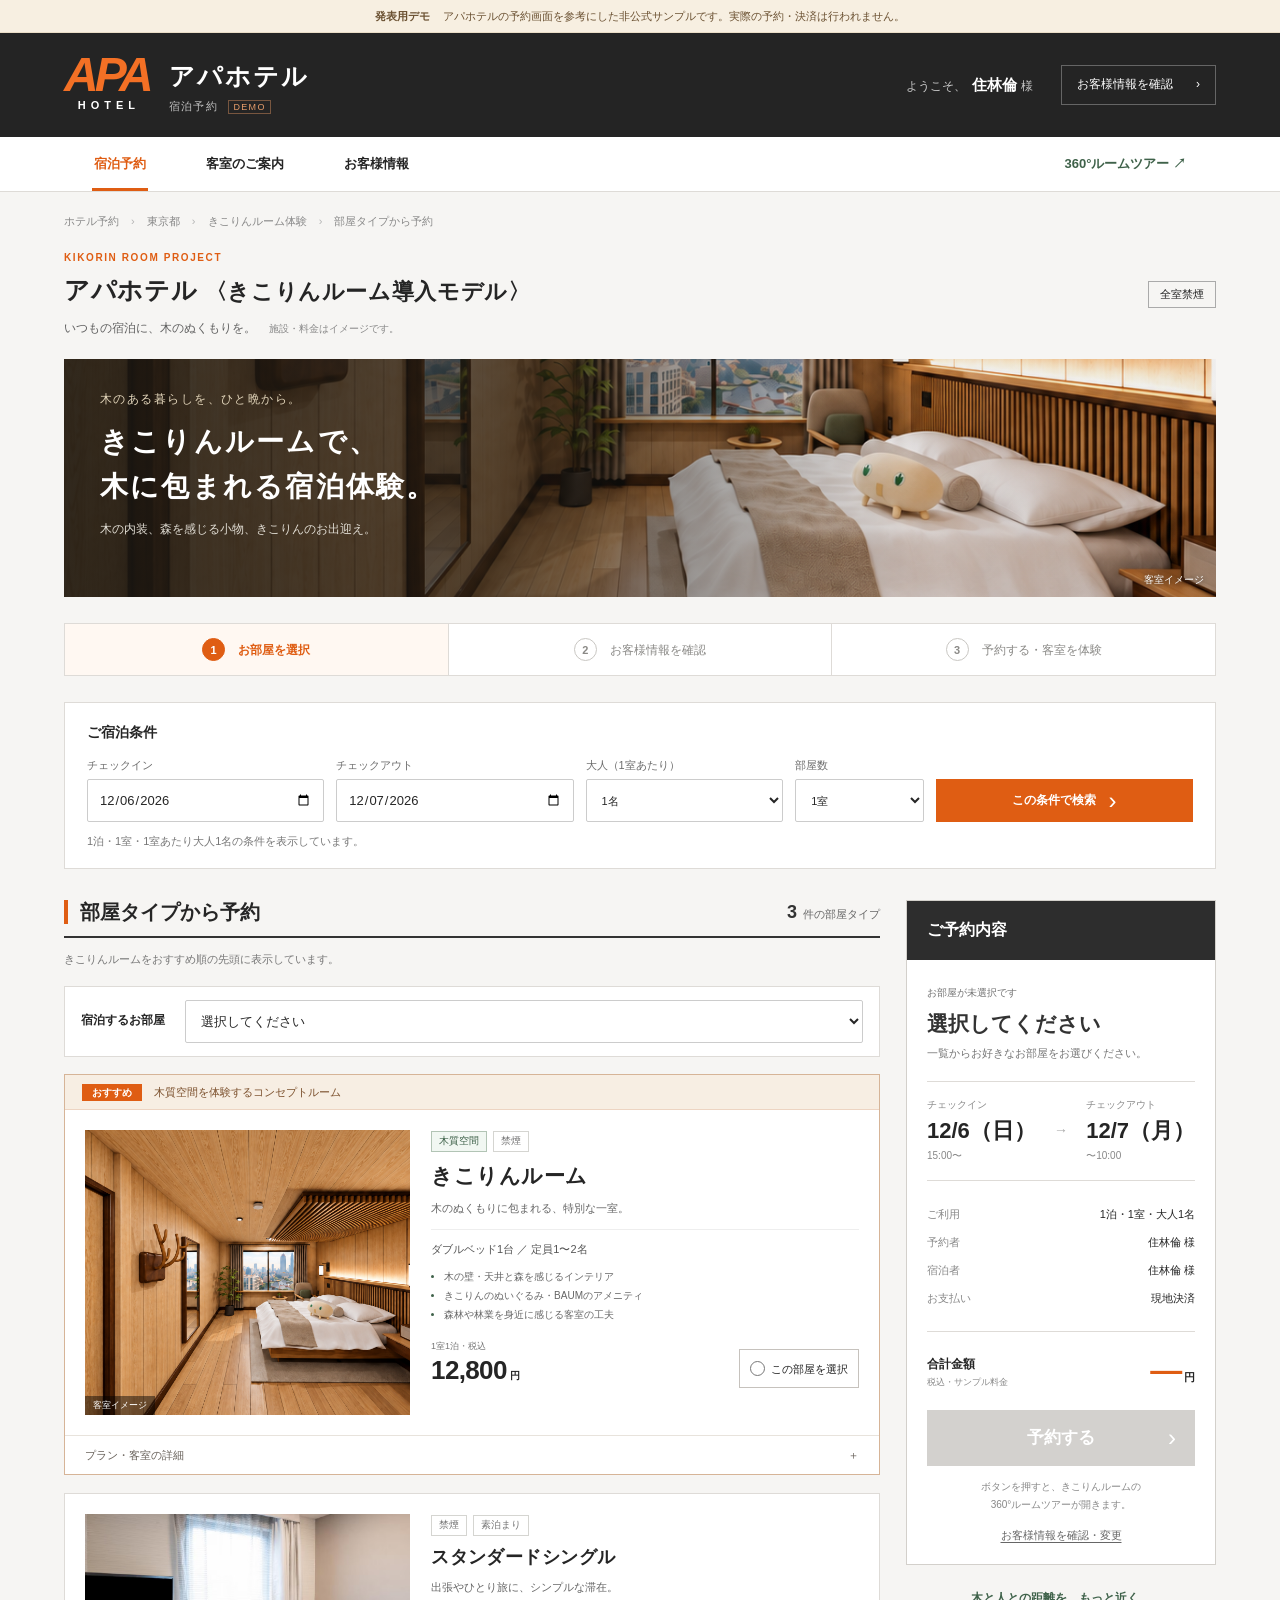
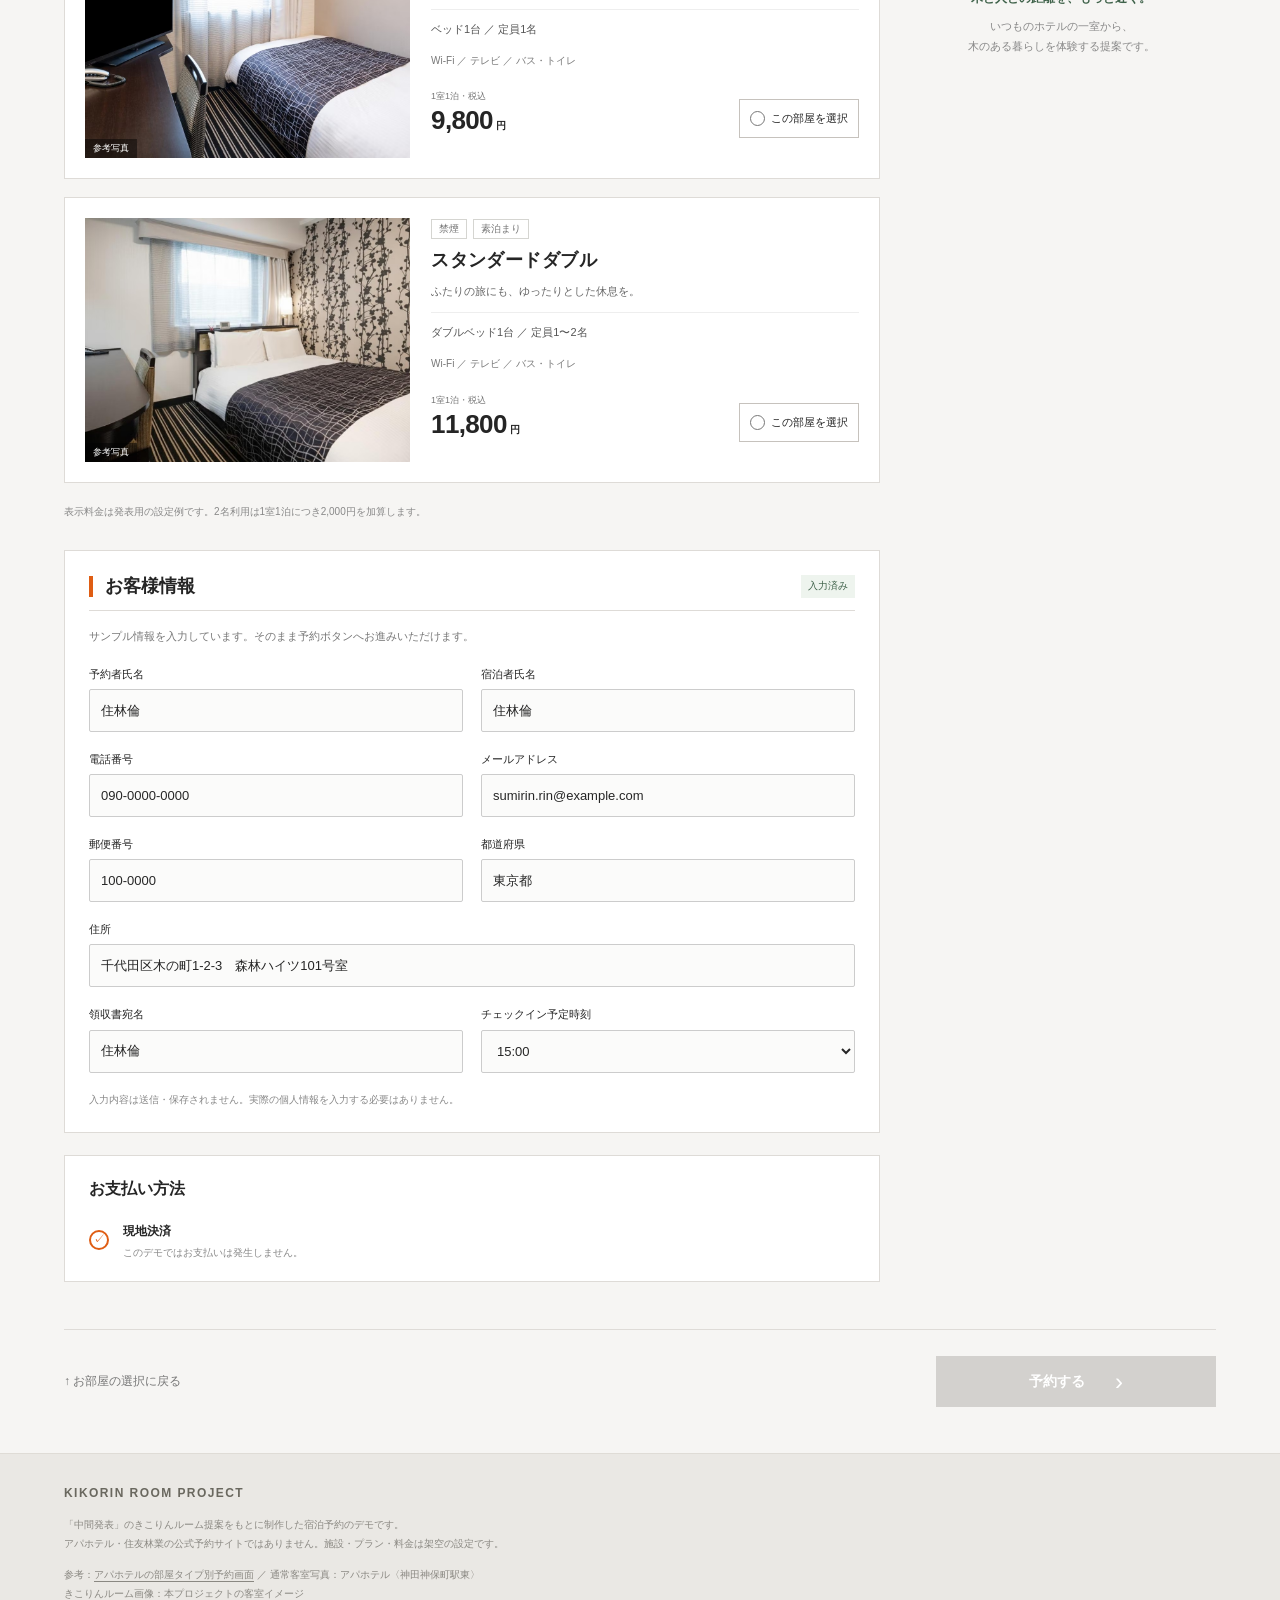
==== reservation/index.html @ 57be1b96 "Add hotel reservation demo with explicit room selection" ====
<!doctype html>
<html lang="ja">
<head>
  <meta charset="utf-8">
  <meta name="viewport" content="width=device-width, initial-scale=1">
  <meta name="robots" content="noindex, nofollow">
  <meta name="referrer" content="no-referrer">
  <meta http-equiv="Content-Security-Policy" content="default-src 'self'; script-src 'self'; style-src 'self'; img-src 'self'; connect-src 'none'; form-action 'none'; base-uri 'none'; object-src 'none'">
  <title>宿泊予約｜きこりんルーム体験・アパホテル予約画面デモ</title>
  <meta name="description" content="きこりんルームを選んで、木のある客室へ。発表用の宿泊予約デモです。予約するボタンから360°ルームツアーをご覧いただけます。">
  <link rel="stylesheet" href="styles.css">
  <script src="app.js" defer></script>
</head>
<body id="top">
  <div class="demo-notice"><span>発表用デモ</span> アパホテルの予約画面を参考にした非公式サンプルです。実際の予約・決済は行われません。</div>
  <header class="header">
    <div class="header-inner">
      <a class="brand" href="#top" aria-label="予約ページの先頭へ"><span class="brand-mark">APA<span>HOTEL</span></span><span class="brand-name">アパホテル<small>宿泊予約 <span class="brand-demo">DEMO</span></small></span></a>
      <div class="header-right"><span class="welcome">ようこそ、<strong data-guest-name>住林倫</strong> 様</span><a href="#guest" class="account-link">お客様情報を確認 <span>›</span></a></div>
    </div>
  </header>
  <nav class="main-nav" aria-label="ページ内メニュー"><div><a class="active" href="#rooms">宿泊予約</a><a href="#room-details">客室のご案内</a><a href="#guest">お客様情報</a><a href="https://daichi-yada.github.io/kikorin-room-tour/">360°ルームツアー <span>↗</span></a></div></nav>
  <main class="container"><noscript><p>お部屋を選択するには、ブラウザのJavaScriptを有効にしてください。</p></noscript>
    <div class="breadcrumb">ホテル予約 <span>›</span> 東京都 <span>›</span> きこりんルーム体験 <span>›</span> 部屋タイプから予約</div>
    <div class="hotel-title"><div><div class="eyebrow">KIKORIN ROOM PROJECT</div><h1>アパホテル <span>〈きこりんルーム導入モデル〉</span></h1><p>いつもの宿泊に、木のぬくもりを。 <span class="model-note">施設・料金はイメージです。</span></p></div><span class="nonsmoking">全室禁煙</span></div>
    <section class="concept-banner" aria-label="きこりんルームのご紹介"><div><span class="concept-label">木のある暮らしを、ひと晩から。</span><h2>きこりんルームで、<br>木に包まれる宿泊体験。</h2><p>木の内装、森を感じる小物、きこりんのお出迎え。</p></div><span class="image-note">客室イメージ</span></section>
    <ol class="steps" aria-label="予約の流れ"><li class="current"><b>1</b> お部屋を選択</li><li><b>2</b> お客様情報を確認</li><li><b>3</b> 予約する・客室を体験</li></ol>
    <section class="search-panel" aria-labelledby="search-title">
      <h2 id="search-title">ご宿泊条件</h2>
      <div class="search-fields">
        <label>チェックイン<input type="date" id="checkin" value="2026-09-15" required></label>
        <label>チェックアウト<input type="date" id="checkout" value="2026-09-16" required></label>
        <label>大人（1室あたり）<select id="adults"><option value="1">1名</option><option value="2">2名</option></select></label>
        <label>部屋数<select id="room-count"><option value="1">1室</option><option value="2">2室</option><option value="3">3室</option></select></label>
        <button type="button" id="search" class="button search-button">この条件で検索 <span>›</span></button>
      </div>
      <p class="search-note" id="search-status" role="status">ご希望の部屋タイプをお選びください。</p>
    </section>
    <div class="booking-layout">
      <div class="main-column">
        <section id="rooms" aria-labelledby="rooms-title">
          <div class="section-heading"><h2 id="rooms-title">部屋タイプから予約</h2><span><strong id="result-count">3</strong> 件の部屋タイプ</span></div>
          <p class="list-note">きこりんルームをおすすめ順の先頭に表示しています。</p>
          <label class="room-picker" for="room-type">宿泊するお部屋<select id="room-type"><option value="">選択してください</option><option value="kikorin">きこりんルーム</option><option value="single">スタンダードシングル</option><option value="double">スタンダードダブル</option></select></label><fieldset class="room-list"><legend class="sr-only">宿泊する部屋タイプを選択</legend>
            <article class="room-card" data-room="kikorin">
              <div class="recommend-strip"><span>おすすめ</span> 木質空間を体験するコンセプトルーム</div>
              <div class="room-content"><div class="room-image"><img src="assets/kikorin-room.png" alt="木の壁と天井に囲まれ、ベッドにきこりんが座る客室" width="1254" height="1254"><span>客室イメージ</span></div>
                <div class="room-description"><div class="room-tags"><span class="green-tag">木質空間</span><span>禁煙</span></div><h3>きこりんルーム</h3><p class="room-subtitle">木のぬくもりに包まれる、特別な一室。</p><p class="room-spec">ダブルベッド1台 ／ 定員1〜2名</p><ul class="features"><li>木の壁・天井と森を感じるインテリア</li><li>きこりんのぬいぐるみ・BAUMのアメニティ</li><li>森林や林業を身近に感じる客室の工夫</li></ul><div class="room-bottom"><div class="price"><span>1室1泊・税込</span><strong data-price="kikorin">12,800</strong><b>円</b></div><label class="select-room"><input type="radio" name="room" value="kikorin"><span>この部屋を選択</span><span class="sr-only">：きこりんルーム</span></label></div></div>
              </div>
              <details id="room-details"><summary>プラン・客室の詳細 <span>＋</span></summary><div class="detail-content"><h4>【素泊まり】きこりんルーム体験プラン</h4><p>出張や旅行のいつもの宿泊を、木のある暮らしに触れるきっかけに。木の素材感を楽しめる内装に、鹿の角をかたどったフックや木材サンプルなどを取り入れた客室です。</p><p>チェックイン 15:00 ／ チェックアウト 10:00<br>食事なし・Wi-Fi・バス・トイレ付き（設定例）</p><a href="https://daichi-yada.github.io/kikorin-room-tour/">360°ルームツアーを見る <span>↗</span></a></div></details>
            </article>
            <article class="room-card" data-room="single"><div class="room-content"><div class="room-image"><img src="assets/single-room.avif" alt="通常のシングルルームの参考写真" width="800" height="533" loading="lazy"><span>参考写真</span></div><div class="room-description"><div class="room-tags"><span>禁煙</span><span>素泊まり</span></div><h3>スタンダードシングル</h3><p class="room-subtitle">出張やひとり旅に、シンプルな滞在。</p><p class="room-spec">ベッド1台 ／ 定員1名</p><p class="standard-amenities">Wi-Fi ／ テレビ ／ バス・トイレ</p><div class="room-bottom"><div class="price"><span>1室1泊・税込</span><strong data-price="single">9,800</strong><b>円</b></div><label class="select-room"><input type="radio" name="room" value="single"><span>この部屋を選択</span><span class="sr-only">：スタンダードシングル</span></label></div></div></div></article>
            <article class="room-card" data-room="double"><div class="room-content"><div class="room-image"><img src="assets/double-room.avif" alt="通常のダブルルームの参考写真" width="800" height="533" loading="lazy"><span>参考写真</span></div><div class="room-description"><div class="room-tags"><span>禁煙</span><span>素泊まり</span></div><h3>スタンダードダブル</h3><p class="room-subtitle">ふたりの旅にも、ゆったりとした休息を。</p><p class="room-spec">ダブルベッド1台 ／ 定員1〜2名</p><p class="standard-amenities">Wi-Fi ／ テレビ ／ バス・トイレ</p><div class="room-bottom"><div class="price"><span>1室1泊・税込</span><strong data-price="double">11,800</strong><b>円</b></div><label class="select-room"><input type="radio" name="room" value="double"><span>この部屋を選択</span><span class="sr-only">：スタンダードダブル</span></label></div></div></div></article>
          </fieldset>
          <p class="sample-pricing">表示料金は発表用の設定例です。2名利用は1室1泊につき2,000円を加算します。</p>
        </section>
        <section id="guest" class="guest-section" aria-labelledby="guest-title"><div class="section-heading"><h2 id="guest-title">お客様情報</h2><span class="filled-badge">入力済み</span></div><p class="guest-intro">サンプル情報を入力しています。そのまま予約ボタンへお進みいただけます。</p>
          <div class="guest-fields">
            <label>予約者氏名<input id="booker-name" type="text" value="住林倫" autocomplete="off"></label>
            <label>宿泊者氏名<input id="guest-name" type="text" value="住林倫" autocomplete="off"></label>
            <label>電話番号<input type="tel" value="090-0000-0000" autocomplete="off"></label>
            <label>メールアドレス<input type="email" value="sumirin.rin@example.com" autocomplete="off"></label>
            <label>郵便番号<input type="text" value="100-0000" autocomplete="off"></label>
            <label>都道府県<input type="text" value="東京都" autocomplete="off"></label>
            <label class="full-width">住所<input type="text" value="千代田区木の町1-2-3　森林ハイツ101号室" autocomplete="off"></label>
            <label>領収書宛名<input type="text" value="住林倫" autocomplete="off"></label>
            <label>チェックイン予定時刻<select id="arrival"><option>15:00</option><option>16:00</option><option>17:00</option><option>18:00</option><option>19:00</option><option>20:00</option><option>21:00</option><option>22:00</option></select></label>
          </div><p class="privacy-note">入力内容は送信・保存されません。実際の個人情報を入力する必要はありません。</p>
        </section>
        <section class="payment-section" aria-labelledby="payment-title"><h2 id="payment-title">お支払い方法</h2><div><span class="payment-icon" aria-hidden="true">✓</span><div><strong>現地決済</strong><p>このデモではお支払いは発生しません。</p></div></div></section>
      </div>
      <aside class="summary-column" aria-label="選択した予約内容"><div class="summary-card"><h2>ご予約内容</h2><div class="summary-body"><span class="summary-kicker" id="summary-kicker">お部屋が未選択です</span><h3 id="summary-room">選択してください</h3><p class="summary-plan" id="summary-plan">一覧からお好きなお部屋をお選びください。</p><div class="stay-dates"><div><span>チェックイン</span><strong id="summary-checkin">9/15<span>（火）</span></strong><small>15:00〜</small></div><span class="stay-arrow">→</span><div><span>チェックアウト</span><strong id="summary-checkout">9/16<span>（水）</span></strong><small>〜10:00</small></div></div><dl class="summary-info"><div><dt>ご利用</dt><dd id="summary-stay">1泊・1室・大人1名</dd></div><div><dt>予約者</dt><dd><span data-guest-name>住林倫</span> 様</dd></div><div><dt>宿泊者</dt><dd><span id="summary-guest">住林倫</span> 様</dd></div><div><dt>お支払い</dt><dd>現地決済</dd></div></dl><div class="summary-total"><div><span>合計金額</span><small>税込・サンプル料金</small></div><div><strong id="total-price">—</strong><b>円</b></div></div><a class="button reserve-button reserve-action" role="link" aria-disabled="true" tabindex="-1">予約する <span>›</span></a><p class="reserve-note">ボタンを押すと、きこりんルームの<br>360°ルームツアーが開きます。</p><a class="edit-guest" href="#guest">お客様情報を確認・変更</a></div></div><div class="small-concept"><span>木と人との距離を、もっと近く。</span><p>いつものホテルの一室から、<br>木のある暮らしを体験する提案です。</p></div></aside>
    </div>
    <div class="bottom-action"><a href="#rooms">↑ お部屋の選択に戻る</a><a class="button reserve-action" role="link" aria-disabled="true" tabindex="-1">予約する <span>›</span></a></div>
  </main>
  <footer><div class="container"><strong>KIKORIN ROOM PROJECT</strong><p>「中間発表」のきこりんルーム提案をもとに制作した宿泊予約のデモです。<br>アパホテル・住友林業の公式予約サイトではありません。施設・プラン・料金は架空の設定です。</p><p>参考：<a href="https://www.apahotel.com/hotel/syutoken/tokyo/kanda-jimbocho-ekihigashi/roomtype/" target="_blank" rel="noopener noreferrer">アパホテルの部屋タイプ別予約画面</a> ／ 通常客室写真：アパホテル〈神田神保町駅東〉<br>きこりんルーム画像：本プロジェクトの客室イメージ</p></div></footer>
  <div class="mobile-booking"><div><span id="mobile-room">選択してください</span><strong><span id="mobile-price">—</span><small>円（税込）</small></strong></div><a class="button reserve-action" role="link" aria-disabled="true" tabindex="-1">予約する <span>›</span></a></div>
</body>
</html>
---- reservation/styles.css ----
:root{--orange:#df5d13;--orange-dark:#bb4405;--ink:#252525;--muted:#717171;--line:#dedbd7;--green:#3f624a;--paper:#f6f5f3}*{box-sizing:border-box}html{scroll-behavior:smooth;scroll-padding-top:22px}body{margin:0;font-family:-apple-system,BlinkMacSystemFont,"Hiragino Kaku Gothic ProN","Yu Gothic",Meiryo,sans-serif;color:var(--ink);background:var(--paper);font-size:14px;line-height:1.65}a{color:inherit;text-decoration:none}button,input,select{font:inherit}button,a,label,input,select{-webkit-tap-highlight-color:transparent}button,a,input,select,summary{touch-action:manipulation}button,summary,select{cursor:pointer}a:focus-visible,button:focus-visible,input:focus-visible,select:focus-visible,summary:focus-visible{outline:3px solid #14789c;outline-offset:4px}h1,h2,h3,h4,p{margin-top:0}.container{max-width:1200px;margin:auto;padding:0 24px}.demo-notice{padding:7px 20px;background:#f7efe1;text-align:center;font-size:11px;color:#6a5031;border-bottom:1px solid #e9ddc7}.demo-notice>span{font-weight:700;display:inline-block;margin-right:9px}.header{background:#242424;color:white}.header-inner{max-width:1200px;padding:22px 24px;margin:auto;display:flex;justify-content:space-between;align-items:center}.brand{display:flex;gap:19px;align-items:center}.brand-mark{font:900 italic 48px/.82 Arial,sans-serif;letter-spacing:-4px;color:#f37025;display:block}.brand-mark>span{display:block;text-align:center;font:700 11px/1.9 Arial,sans-serif;letter-spacing:5px;margin-left:4px;color:white}.brand-name{font-size:25px;font-weight:700;letter-spacing:.08em}.brand-name>small{display:block;font-size:11px;font-weight:400;letter-spacing:.12em;color:#c3c3c3}.brand-demo{color:#e99f6c;font-size:9px;border:1px solid #78563f;padding:1px 4px;margin-left:6px}.header-right{display:flex;gap:28px;align-items:center;font-size:12px}.welcome{color:#ccc}.welcome strong{font-size:15px;color:#fff;padding-left:6px}.account-link{border:1px solid #656565;padding:9px 15px}.account-link span{margin-left:20px}.main-nav{background:#fff;border-bottom:1px solid var(--line)}.main-nav>div{max-width:1152px;margin:auto;display:flex}.main-nav a{padding:16px 30px;position:relative;font-weight:600;font-size:13px}.main-nav a.active{color:var(--orange)}.main-nav a.active:after{position:absolute;bottom:0;left:25%;right:25%;height:3px;background:var(--orange);content:""}.main-nav a:hover{background:#f7f5f0}.main-nav a:last-child{margin-left:auto;color:var(--green)}.breadcrumb{font-size:11px;color:#888;padding:20px 0}.breadcrumb span{padding:0 9px;color:#b4b4b4}.hotel-title{display:flex;justify-content:space-between;align-items:center;padding:0 0 20px}.eyebrow{font:600 10px/1.5 Arial,sans-serif;letter-spacing:.16em;color:var(--orange);margin-bottom:5px}h1{font-size:25px;letter-spacing:.025em;margin-bottom:8px}h1>span{font-size:22px}.hotel-title p{margin:0;color:#626262;font-size:12px}.model-note{margin-left:10px;font-size:10px;color:#888}.nonsmoking{border:1px solid #aaa;font-size:11px;padding:3px 11px;white-space:nowrap}.concept-banner{height:238px;color:#fff;position:relative;background:linear-gradient(90deg,rgba(26,24,19,.88) 0%,rgba(26,24,19,.68) 38%,rgba(26,24,19,.06) 73%),url('assets/kikorin-room.png') 80% 66%/cover;overflow:hidden}.concept-banner>div{padding:28px 36px}.concept-label{font-size:12px;color:#e1d4b9;letter-spacing:.12em}.concept-banner h2{font-size:28px;line-height:1.6;letter-spacing:.08em;margin:10px 0}.concept-banner p{font-size:12px;color:#e1ddd4}.image-note{position:absolute;right:12px;bottom:9px;font-size:10px;color:white;text-shadow:0 1px 5px #222}.steps{list-style:none;display:flex;padding:0;margin:26px 0;background:white;border:1px solid var(--line);font-size:12px}.steps li{flex:1;padding:14px 12px;text-align:center;color:#8a8986;position:relative}.steps li+li{border-left:1px solid var(--line)}.steps li.current{color:var(--orange);background:#fff8f2;font-weight:bold}.steps b{display:inline-flex;border:1px solid #c9c7c3;border-radius:50%;width:23px;height:23px;align-items:center;justify-content:center;margin-right:10px;font:600 11px Arial,sans-serif}.steps .current b{background:var(--orange);border-color:var(--orange);color:white}.search-panel{border:1px solid var(--line);background:white;padding:18px 22px;margin-bottom:31px}.search-panel h2{font-size:14px;margin:0 0 12px}.search-fields{display:grid;grid-template-columns:1.2fr 1.2fr 1fr .65fr 1.3fr;gap:12px;align-items:end}.search-fields label{display:flex;flex-direction:column;gap:5px;font-size:11px;color:#6c6c6c}input:not([type=radio]),select{width:100%;height:43px;border:1px solid #ccc;border-radius:2px;background:#fff;padding:8px 11px;color:#262626;min-width:0}input[type=date]{font-family:inherit;font-size:13px}.button{background:var(--orange);color:white;border:1px solid var(--orange);padding:13px 18px;display:flex;align-items:center;justify-content:center;gap:30px;cursor:pointer;font-weight:700;transition:background .15s}.button:hover{background:var(--orange-dark);border-color:var(--orange-dark)}.button span{font-size:24px;font-weight:400;line-height:15px}.search-button{font-size:12px;height:43px;gap:12px}.search-note{font-size:11px;color:#777;margin:10px 0 0}.search-note.error{color:#ba2b1d}.booking-layout{display:grid;grid-template-columns:minmax(0,1fr) 310px;gap:26px;align-items:start}.section-heading{display:flex;align-items:center;justify-content:space-between;border-bottom:2px solid #333;padding-bottom:12px;margin-bottom:12px;gap:10px}.section-heading h2{font-size:20px;margin:0;padding-left:12px;border-left:4px solid var(--orange);line-height:1.2}.section-heading>span{font-size:11px;color:#666}.section-heading>span strong{font:600 18px Arial,sans-serif;color:#333;margin-right:3px}.list-note{font-size:11px;color:#777;margin:0 0 17px}.room-list{padding:0;border:0;margin:0;min-width:0}.room-card{background:white;border:1px solid var(--line);margin-bottom:18px}.room-card.selected{border:2px solid var(--orange)}.recommend-strip{background:#f7eee3;color:#7c512e;padding:8px 17px;font-size:11px;border-bottom:1px solid #edd4c2}.recommend-strip>span{color:white;background:var(--orange);padding:3px 10px;font-size:10px;font-weight:700;margin-right:9px}.room-content{display:grid;grid-template-columns:42% minmax(0,1fr);gap:21px;padding:20px}.room-image{position:relative;min-height:205px}.room-image img{display:block;width:100%;height:100%;max-height:285px;object-fit:cover;object-position:50% 66%;background:#ddd}.room-image>span{position:absolute;bottom:0;left:0;color:white;background:#0007;padding:2px 8px;font-size:9px}.room-tags{display:flex;gap:6px;margin:1px 0 7px}.room-tags span{border:1px solid #d5d5d1;color:#777;padding:1px 7px;font-size:10px}.room-tags .green-tag{color:var(--green);border-color:#b2c4b5;background:#f1f7f2}.room-description h3{font-size:21px;margin:0 0 6px;letter-spacing:.025em}.room-subtitle{color:#666;font-size:11px;margin-bottom:12px}.room-spec{font-size:11px;color:#555;border-top:1px solid #eee;padding-top:10px;margin-bottom:9px}.features{padding:0 0 0 13px;margin:0;font-size:10px;line-height:1.9;color:#666}.features li::marker{color:var(--green)}.room-bottom{display:flex;justify-content:space-between;align-items:flex-end;gap:10px;margin-top:15px}.price{white-space:nowrap}.price>span{display:block;font-size:9px;color:#777;margin-bottom:0}.price strong{font:700 26px/1.3 Arial,sans-serif;letter-spacing:-.025em}.price b{font-size:10px;margin-left:3px}.select-room{border:1px solid #c6c2bd;padding:9px 10px;display:flex;align-items:center;justify-content:center;gap:6px;cursor:pointer;font-size:11px;white-space:nowrap;min-width:115px;min-height:39px}.select-room input{accent-color:var(--orange);margin:0;width:15px;height:15px;cursor:pointer}.selected .select-room{background:#fff6ee;border-color:var(--orange);color:var(--orange);font-weight:700}.select-room:hover{border-color:var(--orange)}.select-room:focus-within{outline:3px solid #14789c;outline-offset:3px}.standard-amenities{font-size:10px;color:#777;margin:15px 0 20px}.room-card:not(.selected) h3{font-size:18px}.room-card details{border-top:1px solid #e8e3dc}.room-card summary{list-style:none;padding:10px 20px;font-size:11px;color:#68615a;display:flex;justify-content:space-between}.room-card summary::-webkit-details-marker{display:none}.room-card details[open] summary>span{transform:rotate(45deg)}.detail-content{padding:10px 20px 20px;color:#626262;font-size:12px}.detail-content h4{color:#333;margin:0 0 9px}.detail-content a{color:var(--orange);text-decoration:underline}.sample-pricing{color:#888;font-size:10px;margin:3px 0 30px}.summary-column{position:sticky;top:20px}.summary-card{border:1px solid #d3d0cb;background:white}.summary-card>h2{background:#2d2d2d;color:white;font-size:16px;padding:16px 20px;margin:0}.summary-body{padding:20px}.summary-kicker{font-size:10px;color:var(--muted)}.summary-body h3{font-size:21px;line-height:1.5;margin:5px 0;color:#333}.summary-plan{font-size:11px;color:#777;margin-bottom:18px}.stay-dates{border-top:1px solid var(--line);border-bottom:1px solid var(--line);padding:15px 0;display:flex;justify-content:space-between;align-items:center}.stay-dates>div>span,.stay-dates small{display:block;font-size:10px;color:#888}.stay-dates strong{display:block;font:600 22px/1.6 Arial,sans-serif}.stay-dates strong span{font:400 11px sans-serif}.stay-arrow{color:#aaa}.summary-info{font-size:11px;margin:19px 0}.summary-info>div{display:flex;justify-content:space-between;gap:12px;padding:5px 0}.summary-info dt{color:#888;white-space:nowrap}.summary-info dd{margin:0;text-align:right;overflow-wrap:anywhere}.summary-total{display:flex;align-items:center;justify-content:space-between;gap:5px;border-top:1px solid var(--line);padding:18px 0}.summary-total>div>span{font-size:12px;font-weight:600}.summary-total small{display:block;font-size:9px;color:#888}.summary-total strong{font:700 32px/1.3 Arial,sans-serif;color:var(--orange);letter-spacing:-.04em}.summary-total b{font-size:11px;margin-left:3px}.reserve-button{font-size:17px;padding:13px;position:relative;min-height:54px}.reserve-button>span{position:absolute;right:18px}.reserve-note{text-align:center;font-size:10px;color:#888;line-height:1.8;margin:12px 0}.edit-guest{font-size:11px;display:block;text-align:center;color:#666;text-decoration:underline;text-underline-offset:3px}.small-concept{padding:21px 14px;text-align:center}.small-concept>span{color:var(--green);font-size:12px;font-weight:600}.small-concept p{font-size:11px;color:#888;line-height:1.8;margin:8px 0}.guest-section{background:white;padding:24px;border:1px solid var(--line)}.guest-section .section-heading{border-bottom:1px solid var(--line);margin-bottom:16px}.guest-section .section-heading h2{font-size:18px}.filled-badge{background:#eef4ee;color:var(--green)!important;padding:3px 7px;font-size:10px!important}.guest-intro{font-size:11px;color:#777;margin-bottom:20px}.guest-fields{display:grid;grid-template-columns:1fr 1fr;gap:18px}.guest-fields>label{font-size:11px;display:flex;flex-direction:column;gap:6px}.guest-fields input,.guest-fields select{background:#fbfbfa;font-size:13px}.full-width{grid-column:1/-1}.privacy-note{color:#888;font-size:10px;margin:19px 0 0}.payment-section{margin:22px 0;background:#fff;border:1px solid var(--line);padding:20px 24px}.payment-section h2{font-size:16px;margin-bottom:16px}.payment-section>div{display:flex;gap:14px;align-items:center}.payment-icon{border:2px solid var(--orange);color:var(--orange);width:20px;height:20px;display:flex;align-items:center;justify-content:center;border-radius:50%;font-size:12px}.payment-section strong{font-size:12px}.payment-section p{font-size:10px;color:#888;margin:3px 0 0}.bottom-action{display:flex;align-items:center;justify-content:space-between;border-top:1px solid var(--line);padding:26px 0 46px;margin-top:25px}.bottom-action>a:first-child{font-size:12px;color:#777}.bottom-action .button{width:280px}footer{background:#eae8e4;border-top:1px solid #dfdcd6;padding:30px 0;color:#8a8882;font-size:10px;line-height:1.9}footer strong{font:600 12px Arial,sans-serif;letter-spacing:.12em;color:#6a685f}footer p{margin:12px 0 0}footer a{text-decoration:underline;text-underline-offset:3px}.mobile-booking{display:none}.sr-only{position:absolute;width:1px;height:1px;padding:0;margin:-1px;overflow:hidden;clip:rect(0,0,0,0);white-space:nowrap;border:0}[hidden]{display:none!important}
@media(min-width:1400px){.concept-banner{background-position:80% 64%}}
@media(max-width:1100px){.booking-layout{grid-template-columns:minmax(0,1fr) 280px;gap:20px}.room-content{grid-template-columns:40% minmax(0,1fr);gap:15px;padding:16px}.room-bottom{flex-wrap:wrap;align-items:center}.select-room{flex:1}.room-description h3{font-size:19px}.summary-body{padding:17px}.summary-total strong{font-size:29px}h1>span{font-size:19px}.search-fields{grid-template-columns:1fr 1fr .8fr .65fr}.search-button{grid-column:1/-1}.concept-banner{height:225px}}
@media(max-width:800px){.container{padding:0 18px}.header-inner{padding:18px}.header-right{gap:0}.account-link{display:none}.main-nav a{padding:14px 18px;font-size:11px}.booking-layout{grid-template-columns:1fr}.summary-column{position:static;display:grid;grid-template-columns:1fr;max-width:none}.small-concept{display:none}.room-content{grid-template-columns:40% 1fr;padding:20px;gap:20px}.room-bottom{flex-wrap:nowrap}.select-room{flex:initial}.room-description h3{font-size:22px}.summary-info>div{font-size:13px}.summary-card .stay-dates{justify-content:flex-start;gap:35px}.summary-card .summary-total{justify-content:space-between}.summary-card .reserve-button{max-width:none}h1{font-size:22px}h1>span{font-size:17px}.nonsmoking{display:none}.hotel-title p{font-size:11px}.model-note{display:block;margin:4px 0 0}.concept-banner h2{font-size:26px}.concept-banner{height:222px}.steps li{font-size:11px;padding:12px 6px}.steps b{margin-right:5px;width:20px;height:20px}.summary-column{order:2}.bottom-action{padding:25px 0}.bottom-action .button{width:220px}footer{padding-bottom:110px}.mobile-booking{display:flex;position:fixed;bottom:0;left:0;right:0;background:rgba(255,255,255,.98);padding:10px 18px calc(10px + env(safe-area-inset-bottom));border-top:1px solid #ddd;z-index:10;align-items:center;justify-content:space-between;box-shadow:0 -3px 12px #00000008;gap:15px}.mobile-booking>div>span{font-size:10px;display:block}.mobile-booking strong{font:700 23px/1.4 Arial,sans-serif;display:block;color:var(--orange)}.mobile-booking small{font:400 10px sans-serif;color:#555;margin-left:4px}.mobile-booking .button{width:165px;height:44px;padding:10px;gap:25px}html{scroll-padding-bottom:95px}}
@media(max-width:520px){.demo-notice{font-size:9px;padding:6px 15px;line-height:1.7}.header-inner{padding:16px 18px}.brand{gap:12px}.brand-mark{font-size:38px}.brand-mark>span{font-size:8px}.brand-name{font-size:20px}.brand-name>small{font-size:9px}.welcome{font-size:9px}.welcome strong{font-size:12px}.main-nav a{font-size:10px;padding:12px 10px;text-align:center}.main-nav a:last-child{margin-left:0;flex:1}.breadcrumb{font-size:9px;padding:14px 0;line-height:1.9}.breadcrumb span{padding:0 3px}.hotel-title{padding-bottom:17px}h1{font-size:22px;line-height:1.6}h1>span{display:block;font-size:17px}.eyebrow{font-size:9px}.concept-banner{height:219px;background-position:66% 67%;background-size:auto,cover}.concept-banner>div{padding:27px 21px}.concept-label{font-size:10px}.concept-banner h2{font-size:23px;letter-spacing:.04em;margin:11px 0}.concept-banner p{font-size:10px;max-width:245px}.steps{margin:19px 0}.steps li{font-size:9px;padding:12px 4px;line-height:1.5}.steps b{display:flex;margin:0 auto 6px}.search-panel{padding:16px;margin-bottom:25px}.search-fields{grid-template-columns:1fr 1fr;gap:12px 10px}.search-fields label{font-size:10px}input[type=date]{font-size:12px;padding:8px}.search-fields select{font-size:12px}.section-heading h2{font-size:18px}.section-heading>span{font-size:10px}.list-note{font-size:10px;line-height:1.8}.recommend-strip{font-size:9px;padding:8px 10px}.recommend-strip>span{font-size:9px;margin-right:4px;padding:2px 6px}.room-content{display:block;padding:15px}.room-image{height:205px;min-height:0;margin-bottom:15px}.room-image img{max-height:none;object-position:50% 70%}.room-description h3{font-size:23px}.room-subtitle{font-size:11px}.room-spec{font-size:11px}.features{font-size:11px}.room-bottom{margin-top:17px}.price strong{font-size:29px}.select-room{min-width:143px;padding:12px;font-size:12px}.room-card:not(.selected) h3{font-size:21px}.room-card:not([data-room=kikorin]) .room-image{height:180px}.standard-amenities{margin:10px 0}.sample-pricing{font-size:9px}.guest-section{padding:19px 16px}.guest-fields{gap:15px;grid-template-columns:1fr}.full-width{grid-column:auto}.guest-fields input,.guest-fields select{font-size:16px}.guest-intro{line-height:1.9}.guest-section .section-heading>h2{font-size:17px}.payment-section{padding:19px 16px}.bottom-action{display:block;text-align:center}.bottom-action .button{width:100%;margin-top:15px}.summary-card>h2{font-size:16px}.summary-body{padding:20px}.summary-total strong{font-size:33px}.mobile-booking>div{min-width:0}.mobile-booking>div>span{font-size:9px}.mobile-booking .button{width:145px;flex-shrink:0}.mobile-booking strong{font-size:22px}}
@media(prefers-reduced-motion:reduce){html{scroll-behavior:auto}*{transition:none!important}}
.room-picker{display:flex;align-items:center;gap:20px;background:#fff;border:1px solid var(--line);padding:13px 16px;margin-bottom:17px;font-size:12px;font-weight:600}.room-picker select{flex:1;font-weight:400;font-size:13px}.reserve-action[aria-disabled=true]{background:#d3d1ce;border-color:#d3d1ce;color:#fff;cursor:default}.room-card[data-room=kikorin] h3{font-size:21px}.room-card[data-room=kikorin]{border-color:#d6b497}.room-card[data-room=kikorin].selected{border-color:var(--orange)}@media(max-width:520px){.room-picker{display:block;font-size:11px}.room-picker select{display:block;margin-top:7px;font-size:16px}.room-card[data-room=kikorin] h3{font-size:23px}}
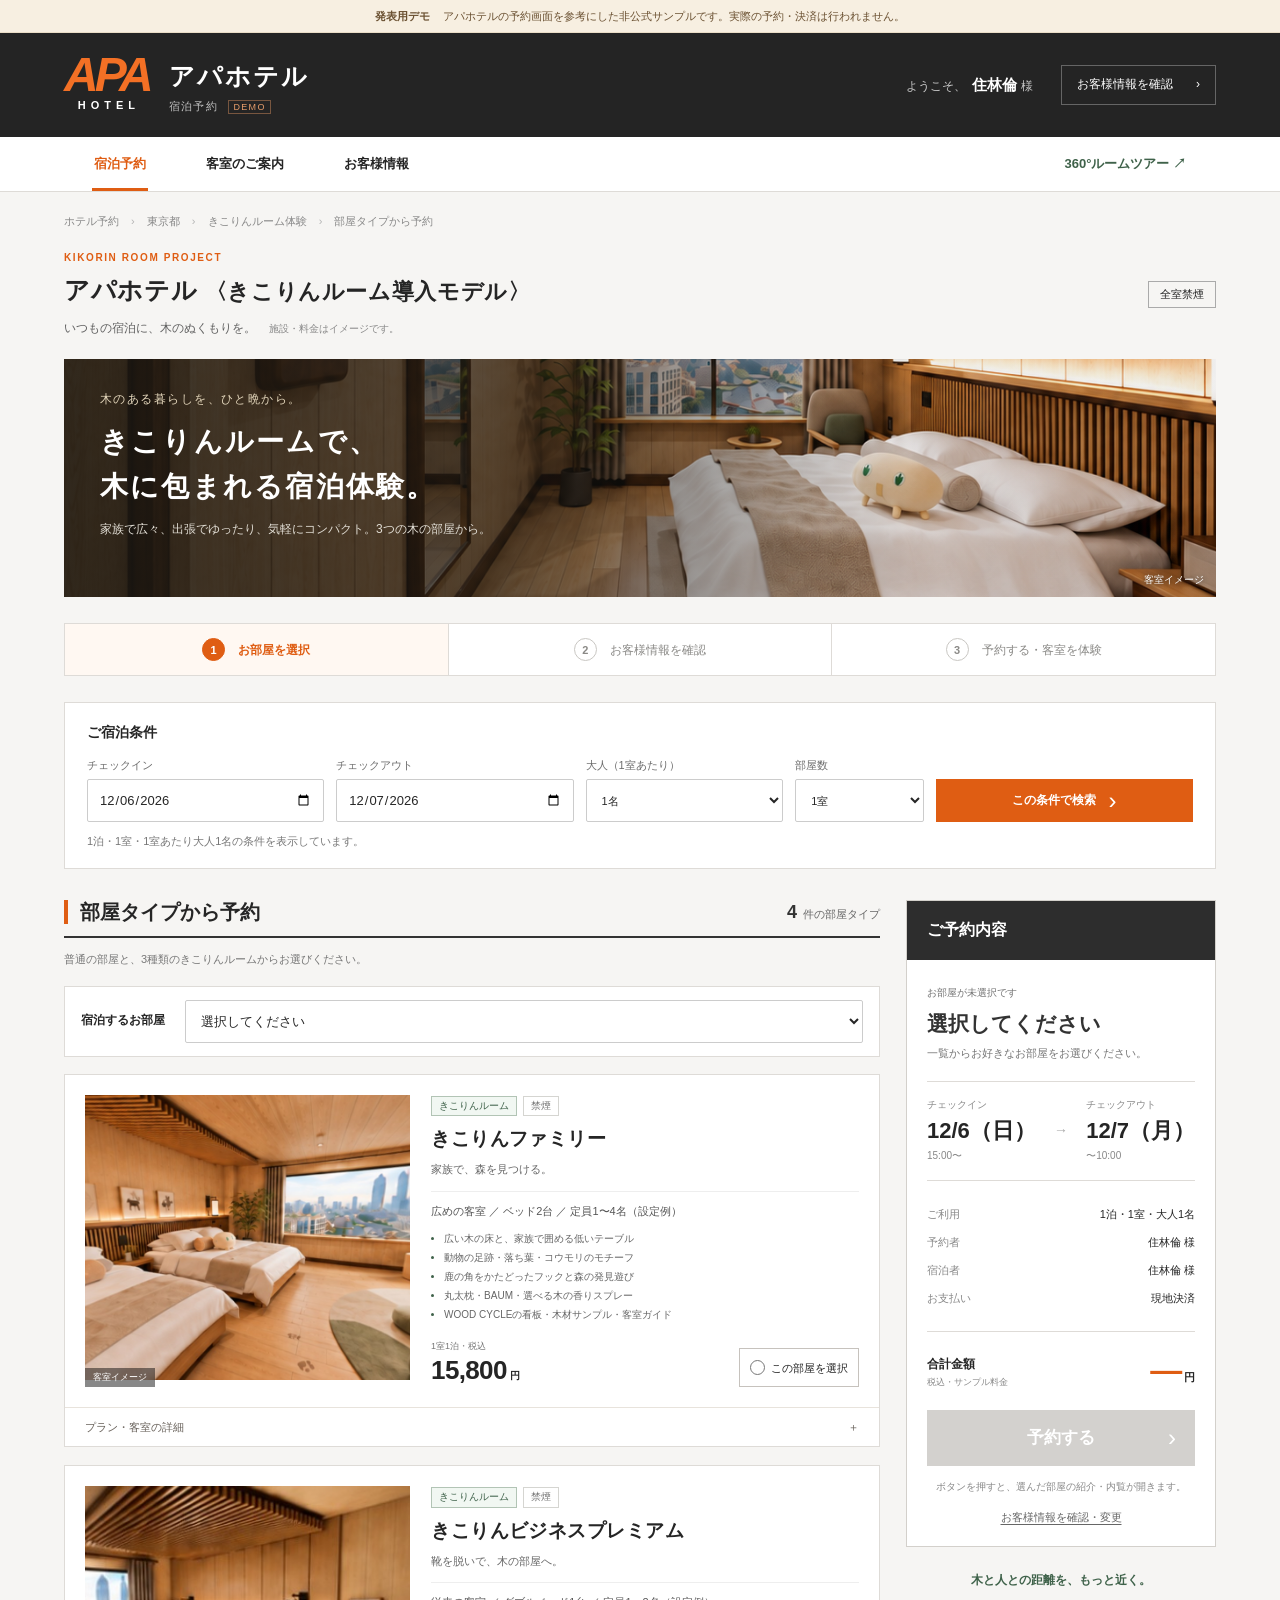
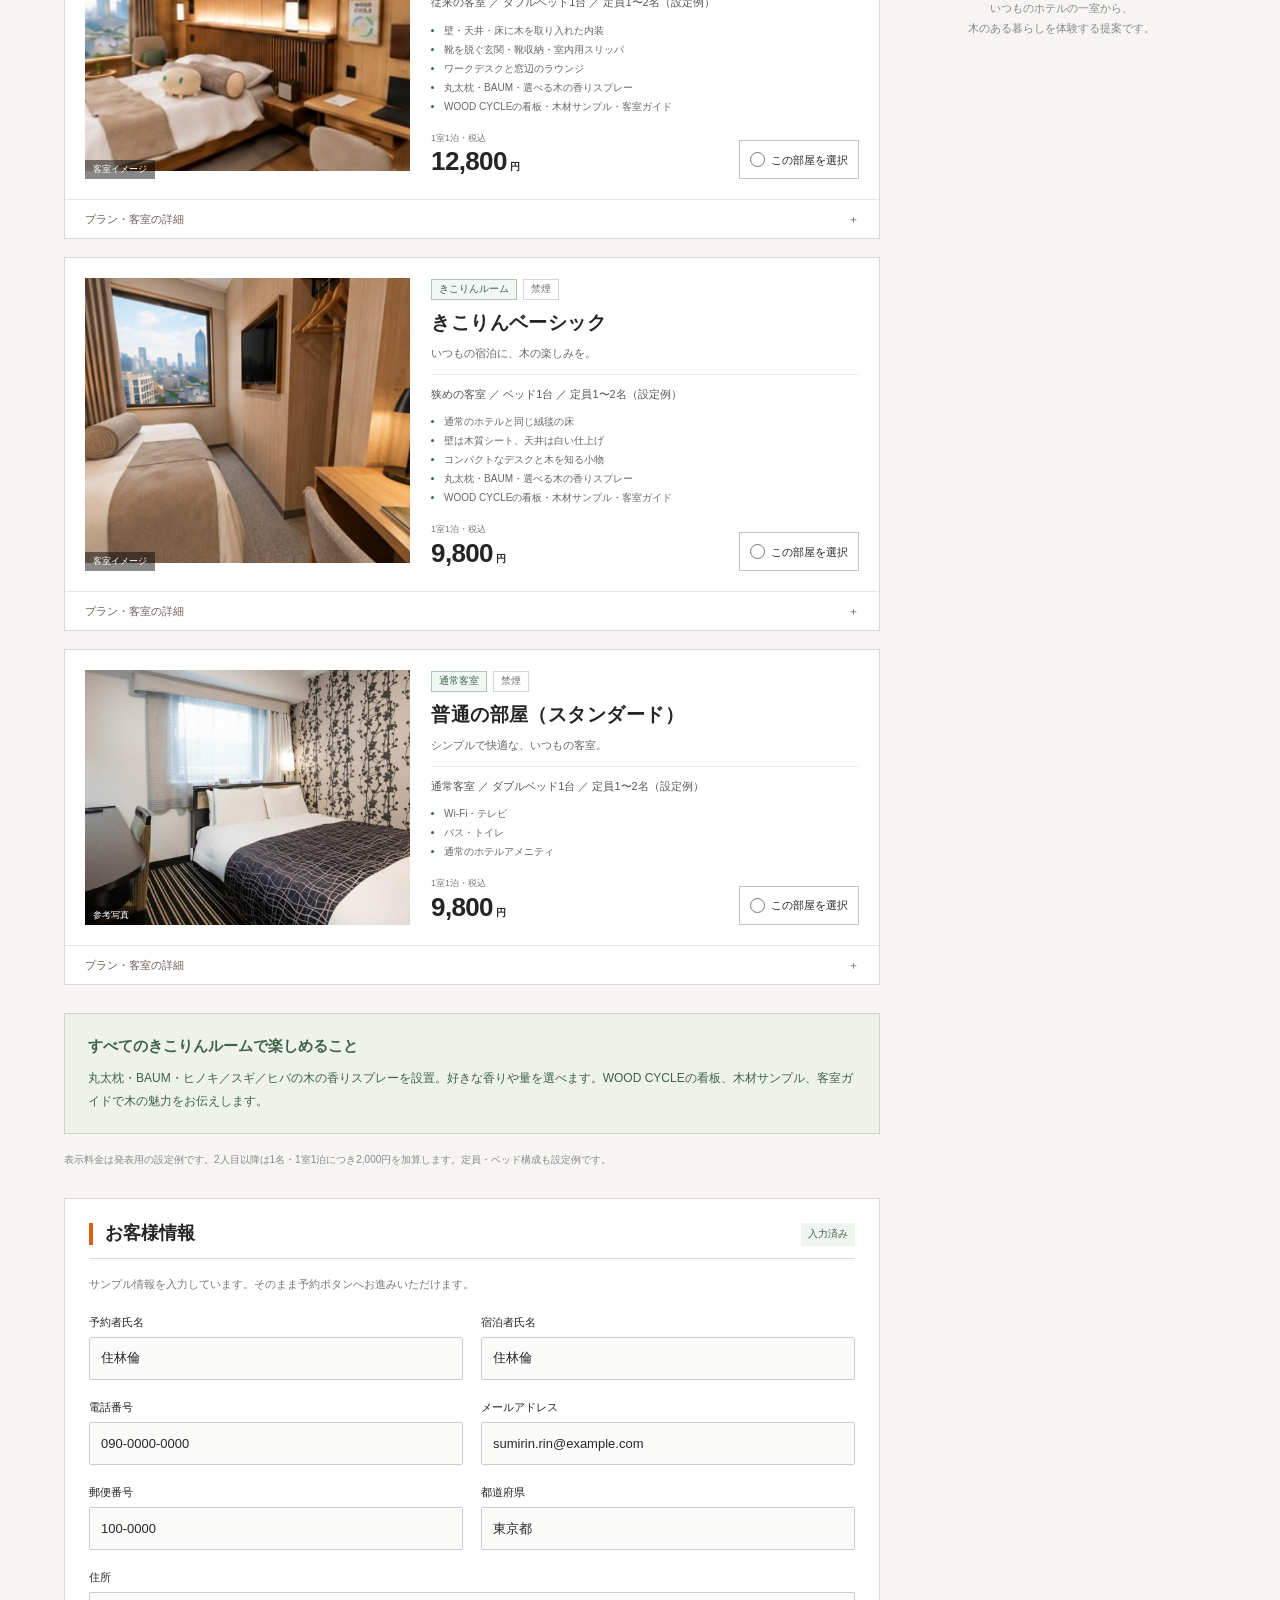
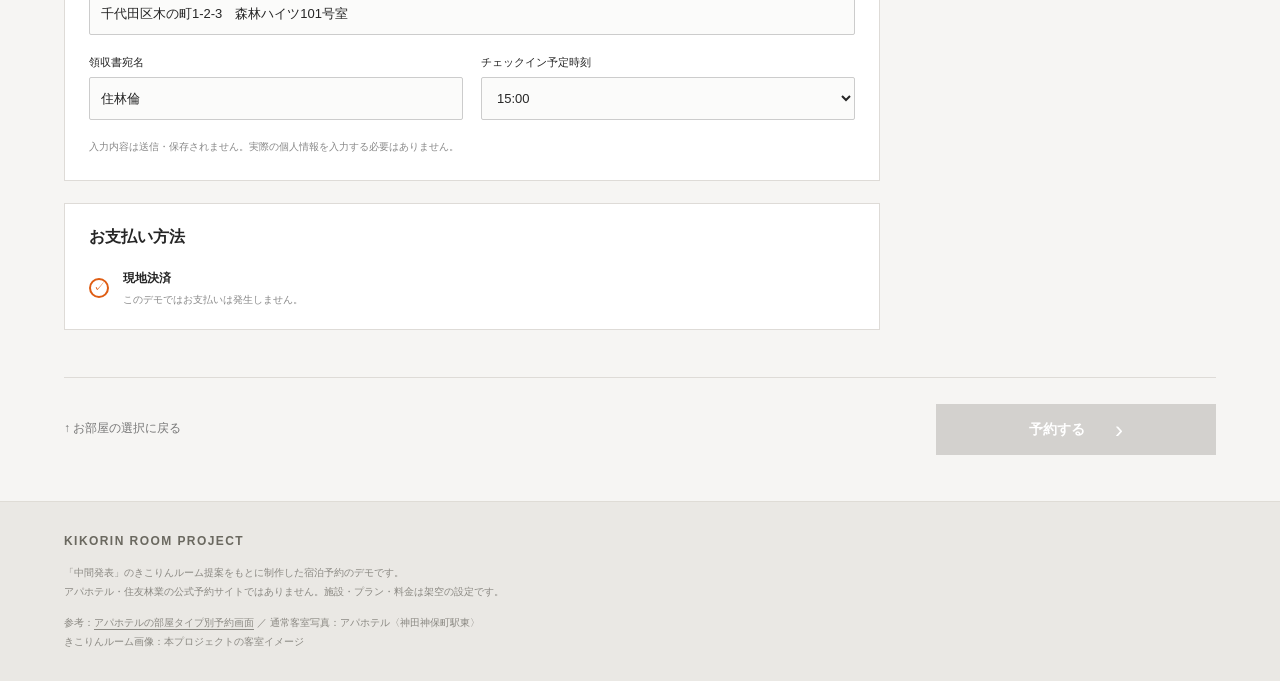
==== commit 4b3ab4ef: "Add three Kikorin room types and room-specific reservation tours" ====
--- a/reservation/index.html
+++ b/reservation/index.html
@@ -8,8 +8,8 @@
   <meta http-equiv="Content-Security-Policy" content="default-src 'self'; script-src 'self'; style-src 'self'; img-src 'self'; connect-src 'none'; form-action 'none'; base-uri 'none'; object-src 'none'">
   <title>宿泊予約｜きこりんルーム体験・アパホテル予約画面デモ</title>
   <meta name="description" content="きこりんルームを選んで、木のある客室へ。発表用の宿泊予約デモです。予約するボタンから360°ルームツアーをご覧いただけます。">
-  <link rel="stylesheet" href="styles.css">
-  <script src="app.js" defer></script>
+  <link rel="stylesheet" href="styles.css?v=rooms-20260915">
+  <script src="../room-catalog.js?v=rooms-20260915" defer></script><script src="app.js?v=rooms-20260915" defer></script>
 </head>
 <body id="top">
   <div class="demo-notice"><span>発表用デモ</span> アパホテルの予約画面を参考にした非公式サンプルです。実際の予約・決済は行われません。</div>
@@ -19,18 +19,18 @@
       <div class="header-right"><span class="welcome">ようこそ、<strong data-guest-name>住林倫</strong> 様</span><a href="#guest" class="account-link">お客様情報を確認 <span>›</span></a></div>
     </div>
   </header>
-  <nav class="main-nav" aria-label="ページ内メニュー"><div><a class="active" href="#rooms">宿泊予約</a><a href="#room-details">客室のご案内</a><a href="#guest">お客様情報</a><a href="https://daichi-yada.github.io/kikorin-room-tour/">360°ルームツアー <span>↗</span></a></div></nav>
+  <nav class="main-nav" aria-label="ページ内メニュー"><div><a class="active" href="#rooms">宿泊予約</a><a href="#room-details">客室のご案内</a><a href="#guest">お客様情報</a><a href="../?room=premium">360°ルームツアー <span>↗</span></a></div></nav>
   <main class="container"><noscript><p>お部屋を選択するには、ブラウザのJavaScriptを有効にしてください。</p></noscript>
     <div class="breadcrumb">ホテル予約 <span>›</span> 東京都 <span>›</span> きこりんルーム体験 <span>›</span> 部屋タイプから予約</div>
     <div class="hotel-title"><div><div class="eyebrow">KIKORIN ROOM PROJECT</div><h1>アパホテル <span>〈きこりんルーム導入モデル〉</span></h1><p>いつもの宿泊に、木のぬくもりを。 <span class="model-note">施設・料金はイメージです。</span></p></div><span class="nonsmoking">全室禁煙</span></div>
-    <section class="concept-banner" aria-label="きこりんルームのご紹介"><div><span class="concept-label">木のある暮らしを、ひと晩から。</span><h2>きこりんルームで、<br>木に包まれる宿泊体験。</h2><p>木の内装、森を感じる小物、きこりんのお出迎え。</p></div><span class="image-note">客室イメージ</span></section>
+    <section class="concept-banner" aria-label="きこりんルームのご紹介"><div><span class="concept-label">木のある暮らしを、ひと晩から。</span><h2>きこりんルームで、<br>木に包まれる宿泊体験。</h2><p>家族で広々、出張でゆったり、気軽にコンパクト。3つの木の部屋から。</p></div><span class="image-note">客室イメージ</span></section>
     <ol class="steps" aria-label="予約の流れ"><li class="current"><b>1</b> お部屋を選択</li><li><b>2</b> お客様情報を確認</li><li><b>3</b> 予約する・客室を体験</li></ol>
     <section class="search-panel" aria-labelledby="search-title">
       <h2 id="search-title">ご宿泊条件</h2>
       <div class="search-fields">
         <label>チェックイン<input type="date" id="checkin" value="2026-09-15" required></label>
         <label>チェックアウト<input type="date" id="checkout" value="2026-09-16" required></label>
-        <label>大人（1室あたり）<select id="adults"><option value="1">1名</option><option value="2">2名</option></select></label>
+        <label>大人（1室あたり）<select id="adults"><option value="1">1名</option><option value="2">2名</option><option value="3">3名</option><option value="4">4名</option></select></label>
         <label>部屋数<select id="room-count"><option value="1">1室</option><option value="2">2室</option><option value="3">3室</option></select></label>
         <button type="button" id="search" class="button search-button">この条件で検索 <span>›</span></button>
       </div>
@@ -39,20 +39,12 @@
     <div class="booking-layout">
       <div class="main-column">
         <section id="rooms" aria-labelledby="rooms-title">
-          <div class="section-heading"><h2 id="rooms-title">部屋タイプから予約</h2><span><strong id="result-count">3</strong> 件の部屋タイプ</span></div>
-          <p class="list-note">きこりんルームをおすすめ順の先頭に表示しています。</p>
-          <label class="room-picker" for="room-type">宿泊するお部屋<select id="room-type"><option value="">選択してください</option><option value="kikorin">きこりんルーム</option><option value="single">スタンダードシングル</option><option value="double">スタンダードダブル</option></select></label><fieldset class="room-list"><legend class="sr-only">宿泊する部屋タイプを選択</legend>
-            <article class="room-card" data-room="kikorin">
-              <div class="recommend-strip"><span>おすすめ</span> 木質空間を体験するコンセプトルーム</div>
-              <div class="room-content"><div class="room-image"><img src="assets/kikorin-room.png" alt="木の壁と天井に囲まれ、ベッドにきこりんが座る客室" width="1254" height="1254"><span>客室イメージ</span></div>
-                <div class="room-description"><div class="room-tags"><span class="green-tag">木質空間</span><span>禁煙</span></div><h3>きこりんルーム</h3><p class="room-subtitle">木のぬくもりに包まれる、特別な一室。</p><p class="room-spec">ダブルベッド1台 ／ 定員1〜2名</p><ul class="features"><li>木の壁・天井と森を感じるインテリア</li><li>きこりんのぬいぐるみ・BAUMのアメニティ</li><li>森林や林業を身近に感じる客室の工夫</li></ul><div class="room-bottom"><div class="price"><span>1室1泊・税込</span><strong data-price="kikorin">12,800</strong><b>円</b></div><label class="select-room"><input type="radio" name="room" value="kikorin"><span>この部屋を選択</span><span class="sr-only">：きこりんルーム</span></label></div></div>
-              </div>
-              <details id="room-details"><summary>プラン・客室の詳細 <span>＋</span></summary><div class="detail-content"><h4>【素泊まり】きこりんルーム体験プラン</h4><p>出張や旅行のいつもの宿泊を、木のある暮らしに触れるきっかけに。木の素材感を楽しめる内装に、鹿の角をかたどったフックや木材サンプルなどを取り入れた客室です。</p><p>チェックイン 15:00 ／ チェックアウト 10:00<br>食事なし・Wi-Fi・バス・トイレ付き（設定例）</p><a href="https://daichi-yada.github.io/kikorin-room-tour/">360°ルームツアーを見る <span>↗</span></a></div></details>
-            </article>
-            <article class="room-card" data-room="single"><div class="room-content"><div class="room-image"><img src="assets/single-room.avif" alt="通常のシングルルームの参考写真" width="800" height="533" loading="lazy"><span>参考写真</span></div><div class="room-description"><div class="room-tags"><span>禁煙</span><span>素泊まり</span></div><h3>スタンダードシングル</h3><p class="room-subtitle">出張やひとり旅に、シンプルな滞在。</p><p class="room-spec">ベッド1台 ／ 定員1名</p><p class="standard-amenities">Wi-Fi ／ テレビ ／ バス・トイレ</p><div class="room-bottom"><div class="price"><span>1室1泊・税込</span><strong data-price="single">9,800</strong><b>円</b></div><label class="select-room"><input type="radio" name="room" value="single"><span>この部屋を選択</span><span class="sr-only">：スタンダードシングル</span></label></div></div></div></article>
-            <article class="room-card" data-room="double"><div class="room-content"><div class="room-image"><img src="assets/double-room.avif" alt="通常のダブルルームの参考写真" width="800" height="533" loading="lazy"><span>参考写真</span></div><div class="room-description"><div class="room-tags"><span>禁煙</span><span>素泊まり</span></div><h3>スタンダードダブル</h3><p class="room-subtitle">ふたりの旅にも、ゆったりとした休息を。</p><p class="room-spec">ダブルベッド1台 ／ 定員1〜2名</p><p class="standard-amenities">Wi-Fi ／ テレビ ／ バス・トイレ</p><div class="room-bottom"><div class="price"><span>1室1泊・税込</span><strong data-price="double">11,800</strong><b>円</b></div><label class="select-room"><input type="radio" name="room" value="double"><span>この部屋を選択</span><span class="sr-only">：スタンダードダブル</span></label></div></div></div></article>
-          </fieldset>
-          <p class="sample-pricing">表示料金は発表用の設定例です。2名利用は1室1泊につき2,000円を加算します。</p>
+          <div class="section-heading"><h2 id="rooms-title">部屋タイプから予約</h2><span><strong id="result-count">4</strong> 件の部屋タイプ</span></div>
+          <p class="list-note">普通の部屋と、3種類のきこりんルームからお選びください。</p>
+          <label class="room-picker" for="room-type">宿泊するお部屋<select id="room-type"><option value="">選択してください</option></select></label>
+          <fieldset class="room-list" id="room-details"><legend class="sr-only">宿泊する部屋タイプを選択</legend></fieldset>
+          <section class="shared-amenities"><h3>すべてのきこりんルームで楽しめること</h3><p>丸太枕・BAUM・ヒノキ／スギ／ヒバの木の香りスプレーを設置。好きな香りや量を選べます。WOOD CYCLEの看板、木材サンプル、客室ガイドで木の魅力をお伝えします。</p></section>
+          <p class="sample-pricing">表示料金は発表用の設定例です。2人目以降は1名・1室1泊につき2,000円を加算します。定員・ベッド構成も設定例です。</p>
         </section>
         <section id="guest" class="guest-section" aria-labelledby="guest-title"><div class="section-heading"><h2 id="guest-title">お客様情報</h2><span class="filled-badge">入力済み</span></div><p class="guest-intro">サンプル情報を入力しています。そのまま予約ボタンへお進みいただけます。</p>
           <div class="guest-fields">
@@ -69,7 +61,7 @@
         </section>
         <section class="payment-section" aria-labelledby="payment-title"><h2 id="payment-title">お支払い方法</h2><div><span class="payment-icon" aria-hidden="true">✓</span><div><strong>現地決済</strong><p>このデモではお支払いは発生しません。</p></div></div></section>
       </div>
-      <aside class="summary-column" aria-label="選択した予約内容"><div class="summary-card"><h2>ご予約内容</h2><div class="summary-body"><span class="summary-kicker" id="summary-kicker">お部屋が未選択です</span><h3 id="summary-room">選択してください</h3><p class="summary-plan" id="summary-plan">一覧からお好きなお部屋をお選びください。</p><div class="stay-dates"><div><span>チェックイン</span><strong id="summary-checkin">9/15<span>（火）</span></strong><small>15:00〜</small></div><span class="stay-arrow">→</span><div><span>チェックアウト</span><strong id="summary-checkout">9/16<span>（水）</span></strong><small>〜10:00</small></div></div><dl class="summary-info"><div><dt>ご利用</dt><dd id="summary-stay">1泊・1室・大人1名</dd></div><div><dt>予約者</dt><dd><span data-guest-name>住林倫</span> 様</dd></div><div><dt>宿泊者</dt><dd><span id="summary-guest">住林倫</span> 様</dd></div><div><dt>お支払い</dt><dd>現地決済</dd></div></dl><div class="summary-total"><div><span>合計金額</span><small>税込・サンプル料金</small></div><div><strong id="total-price">—</strong><b>円</b></div></div><a class="button reserve-button reserve-action" role="link" aria-disabled="true" tabindex="-1">予約する <span>›</span></a><p class="reserve-note">ボタンを押すと、きこりんルームの<br>360°ルームツアーが開きます。</p><a class="edit-guest" href="#guest">お客様情報を確認・変更</a></div></div><div class="small-concept"><span>木と人との距離を、もっと近く。</span><p>いつものホテルの一室から、<br>木のある暮らしを体験する提案です。</p></div></aside>
+      <aside class="summary-column" aria-label="選択した予約内容"><div class="summary-card"><h2>ご予約内容</h2><div class="summary-body"><span class="summary-kicker" id="summary-kicker">お部屋が未選択です</span><h3 id="summary-room">選択してください</h3><p class="summary-plan" id="summary-plan">一覧からお好きなお部屋をお選びください。</p><div class="stay-dates"><div><span>チェックイン</span><strong id="summary-checkin">9/15<span>（火）</span></strong><small>15:00〜</small></div><span class="stay-arrow">→</span><div><span>チェックアウト</span><strong id="summary-checkout">9/16<span>（水）</span></strong><small>〜10:00</small></div></div><dl class="summary-info"><div><dt>ご利用</dt><dd id="summary-stay">1泊・1室・大人1名</dd></div><div><dt>予約者</dt><dd><span data-guest-name>住林倫</span> 様</dd></div><div><dt>宿泊者</dt><dd><span id="summary-guest">住林倫</span> 様</dd></div><div><dt>お支払い</dt><dd>現地決済</dd></div></dl><div class="summary-total"><div><span>合計金額</span><small>税込・サンプル料金</small></div><div><strong id="total-price">—</strong><b>円</b></div></div><a class="button reserve-button reserve-action" role="link" aria-disabled="true" tabindex="-1">予約する <span>›</span></a><p class="reserve-note">ボタンを押すと、選んだ部屋の紹介・内覧が開きます。</p><a class="edit-guest" href="#guest">お客様情報を確認・変更</a></div></div><div class="small-concept"><span>木と人との距離を、もっと近く。</span><p>いつものホテルの一室から、<br>木のある暮らしを体験する提案です。</p></div></aside>
     </div>
     <div class="bottom-action"><a href="#rooms">↑ お部屋の選択に戻る</a><a class="button reserve-action" role="link" aria-disabled="true" tabindex="-1">予約する <span>›</span></a></div>
   </main>
--- a/reservation/styles.css
+++ b/reservation/styles.css
@@ -5,3 +5,4 @@
 @media(max-width:520px){.demo-notice{font-size:9px;padding:6px 15px;line-height:1.7}.header-inner{padding:16px 18px}.brand{gap:12px}.brand-mark{font-size:38px}.brand-mark>span{font-size:8px}.brand-name{font-size:20px}.brand-name>small{font-size:9px}.welcome{font-size:9px}.welcome strong{font-size:12px}.main-nav a{font-size:10px;padding:12px 10px;text-align:center}.main-nav a:last-child{margin-left:0;flex:1}.breadcrumb{font-size:9px;padding:14px 0;line-height:1.9}.breadcrumb span{padding:0 3px}.hotel-title{padding-bottom:17px}h1{font-size:22px;line-height:1.6}h1>span{display:block;font-size:17px}.eyebrow{font-size:9px}.concept-banner{height:219px;background-position:66% 67%;background-size:auto,cover}.concept-banner>div{padding:27px 21px}.concept-label{font-size:10px}.concept-banner h2{font-size:23px;letter-spacing:.04em;margin:11px 0}.concept-banner p{font-size:10px;max-width:245px}.steps{margin:19px 0}.steps li{font-size:9px;padding:12px 4px;line-height:1.5}.steps b{display:flex;margin:0 auto 6px}.search-panel{padding:16px;margin-bottom:25px}.search-fields{grid-template-columns:1fr 1fr;gap:12px 10px}.search-fields label{font-size:10px}input[type=date]{font-size:12px;padding:8px}.search-fields select{font-size:12px}.section-heading h2{font-size:18px}.section-heading>span{font-size:10px}.list-note{font-size:10px;line-height:1.8}.recommend-strip{font-size:9px;padding:8px 10px}.recommend-strip>span{font-size:9px;margin-right:4px;padding:2px 6px}.room-content{display:block;padding:15px}.room-image{height:205px;min-height:0;margin-bottom:15px}.room-image img{max-height:none;object-position:50% 70%}.room-description h3{font-size:23px}.room-subtitle{font-size:11px}.room-spec{font-size:11px}.features{font-size:11px}.room-bottom{margin-top:17px}.price strong{font-size:29px}.select-room{min-width:143px;padding:12px;font-size:12px}.room-card:not(.selected) h3{font-size:21px}.room-card:not([data-room=kikorin]) .room-image{height:180px}.standard-amenities{margin:10px 0}.sample-pricing{font-size:9px}.guest-section{padding:19px 16px}.guest-fields{gap:15px;grid-template-columns:1fr}.full-width{grid-column:auto}.guest-fields input,.guest-fields select{font-size:16px}.guest-intro{line-height:1.9}.guest-section .section-heading>h2{font-size:17px}.payment-section{padding:19px 16px}.bottom-action{display:block;text-align:center}.bottom-action .button{width:100%;margin-top:15px}.summary-card>h2{font-size:16px}.summary-body{padding:20px}.summary-total strong{font-size:33px}.mobile-booking>div{min-width:0}.mobile-booking>div>span{font-size:9px}.mobile-booking .button{width:145px;flex-shrink:0}.mobile-booking strong{font-size:22px}}
 @media(prefers-reduced-motion:reduce){html{scroll-behavior:auto}*{transition:none!important}}
 .room-picker{display:flex;align-items:center;gap:20px;background:#fff;border:1px solid var(--line);padding:13px 16px;margin-bottom:17px;font-size:12px;font-weight:600}.room-picker select{flex:1;font-weight:400;font-size:13px}.reserve-action[aria-disabled=true]{background:#d3d1ce;border-color:#d3d1ce;color:#fff;cursor:default}.room-card[data-room=kikorin] h3{font-size:21px}.room-card[data-room=kikorin]{border-color:#d6b497}.room-card[data-room=kikorin].selected{border-color:var(--orange)}@media(max-width:520px){.room-picker{display:block;font-size:11px}.room-picker select{display:block;margin-top:7px;font-size:16px}.room-card[data-room=kikorin] h3{font-size:23px}}
+.shared-amenities{padding:20px 23px;background:#edf2eb;border:1px solid #ccd7c8;margin:10px 0 18px;color:#3f624a}.shared-amenities h3{font-size:15px;margin-bottom:8px}.shared-amenities p{font-size:12px;margin:0;line-height:1.9}.room-description h3,.room-card:not(.selected) h3{font-size:19px;overflow-wrap:anywhere}.room-image img{object-position:center}.mobile-booking>div>span{overflow-wrap:anywhere}
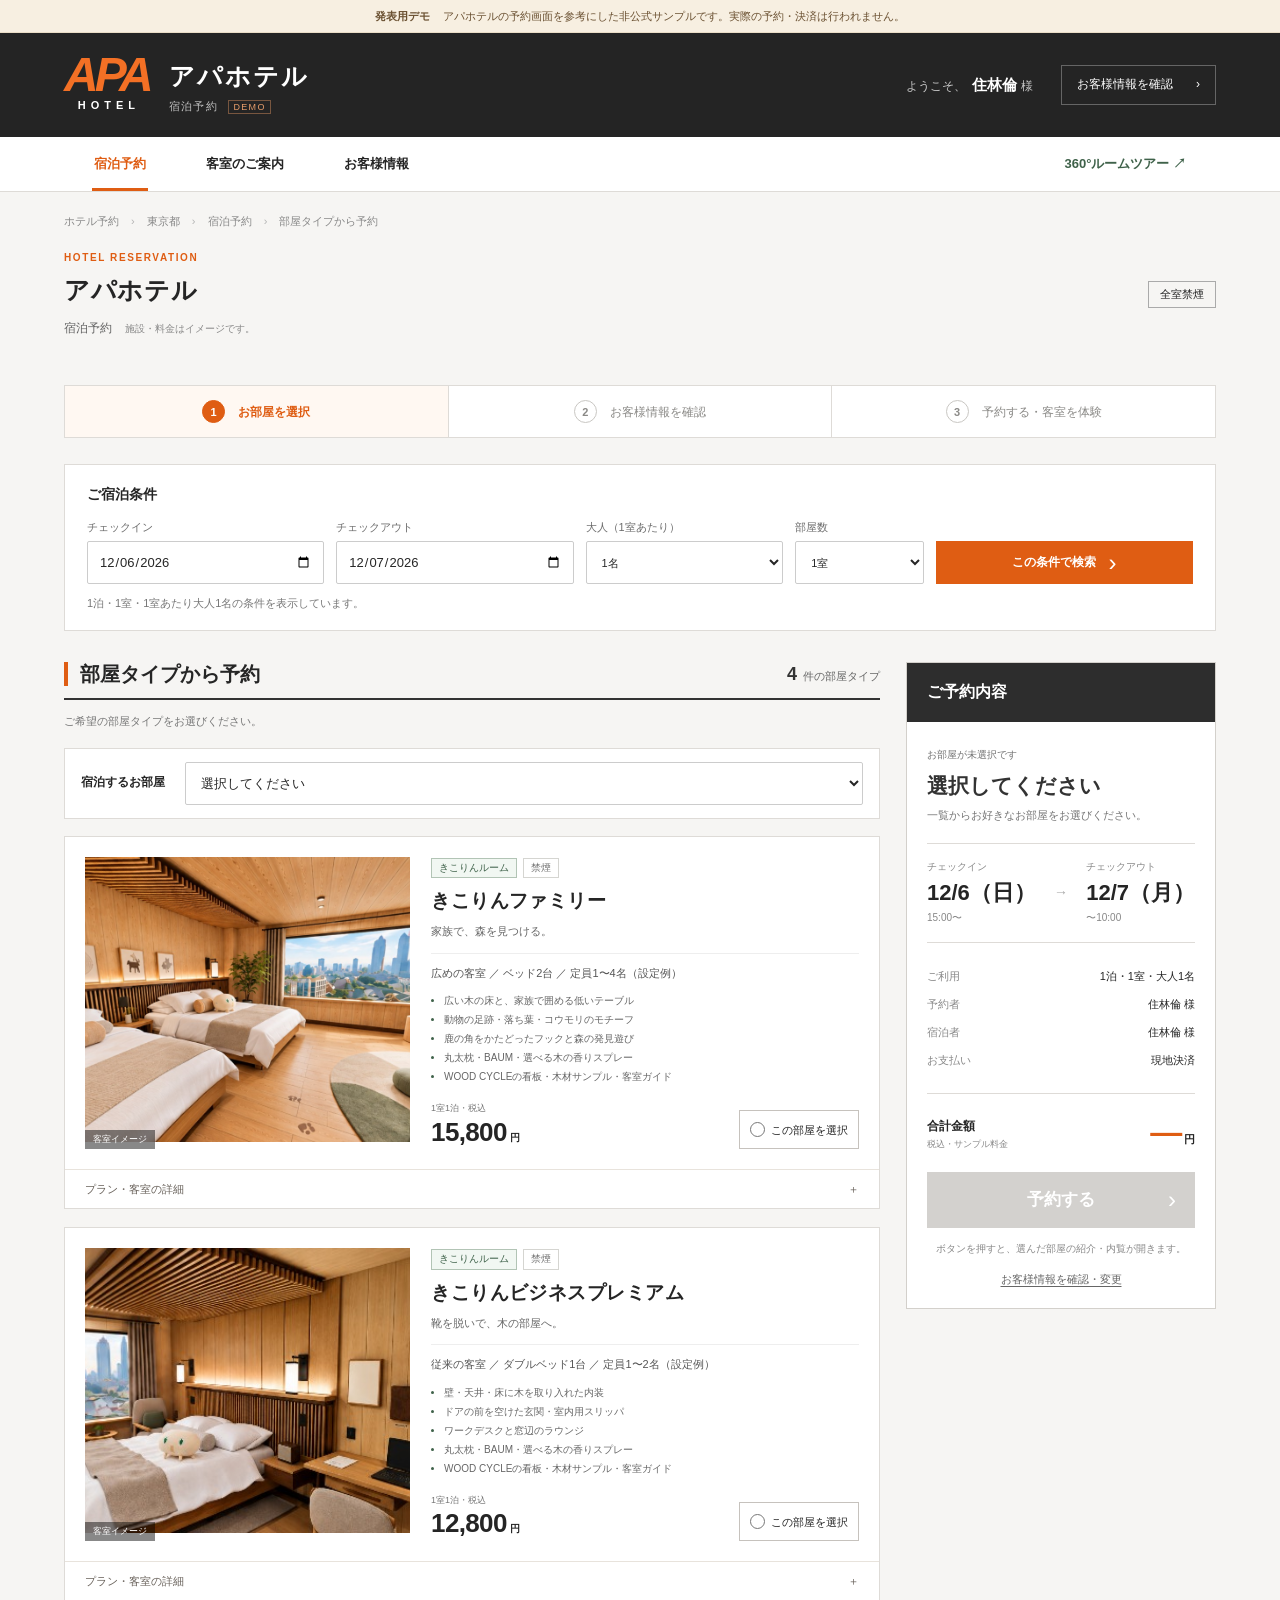
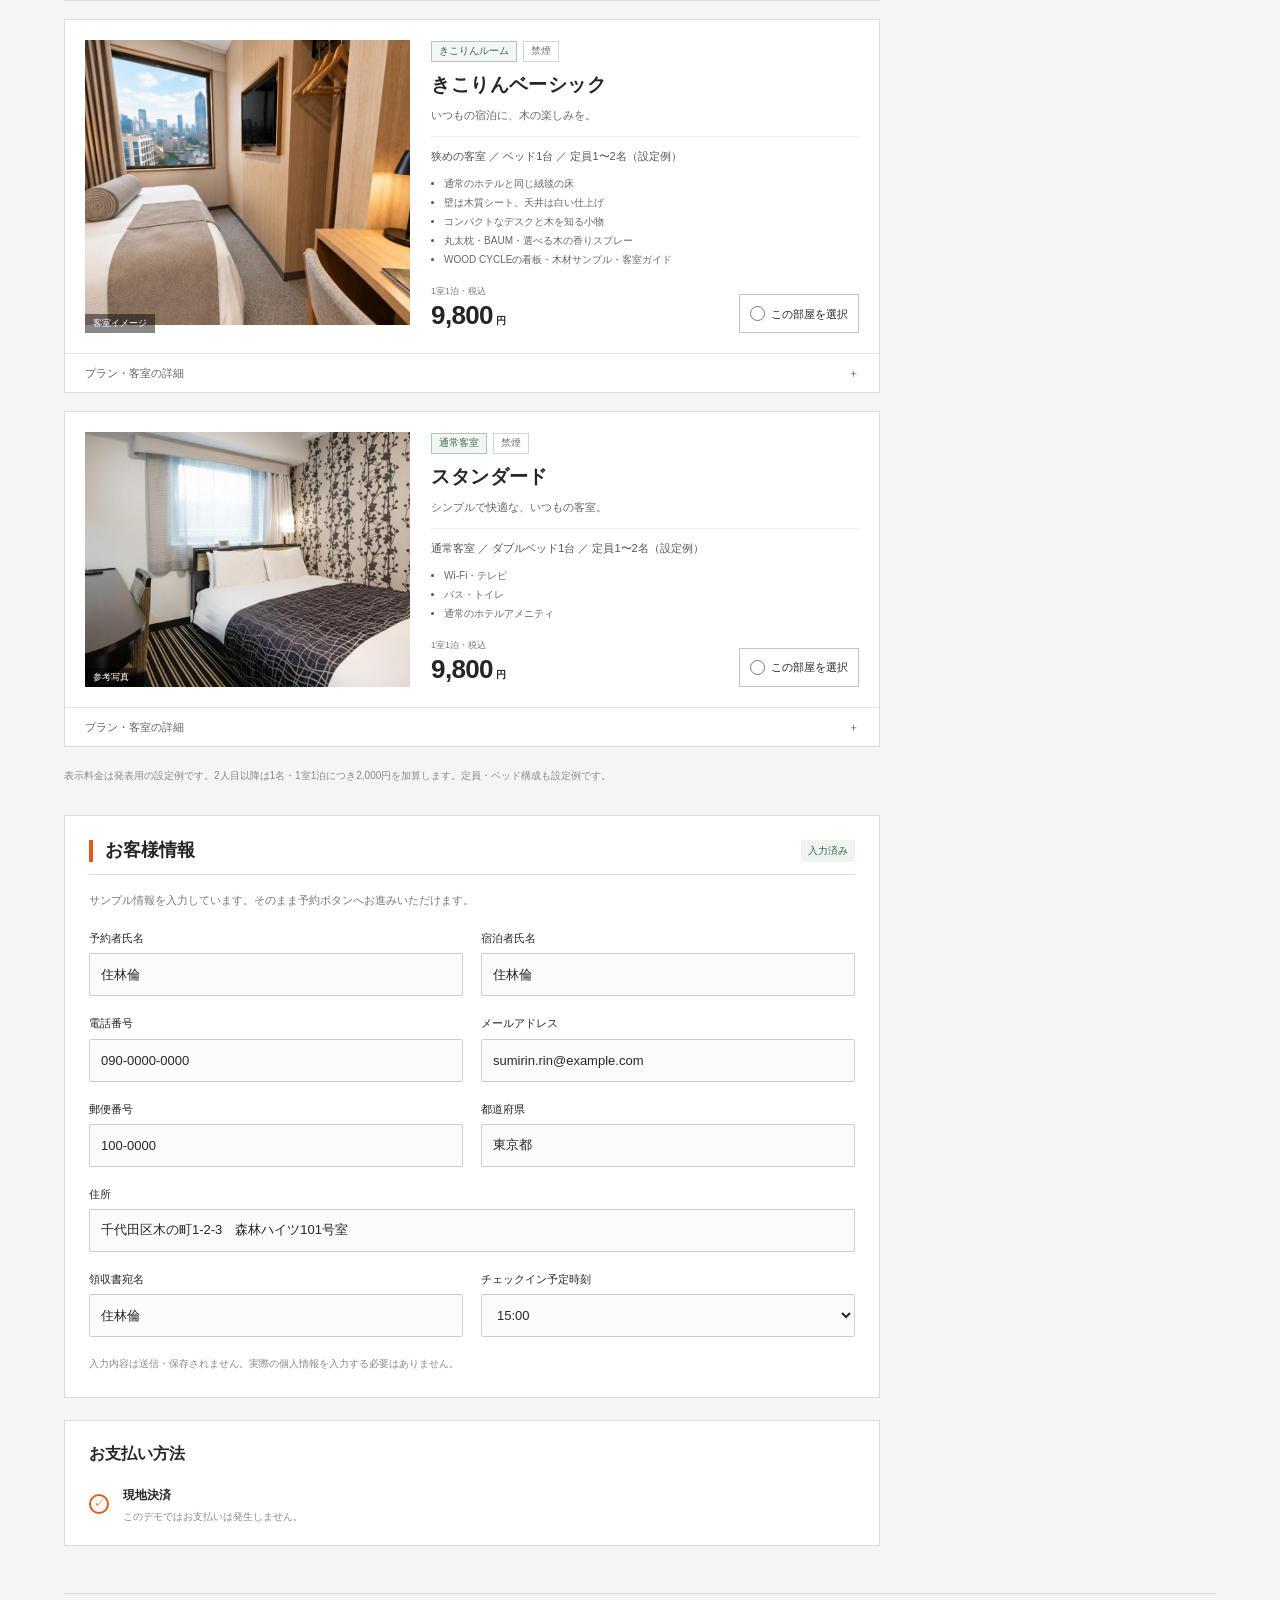
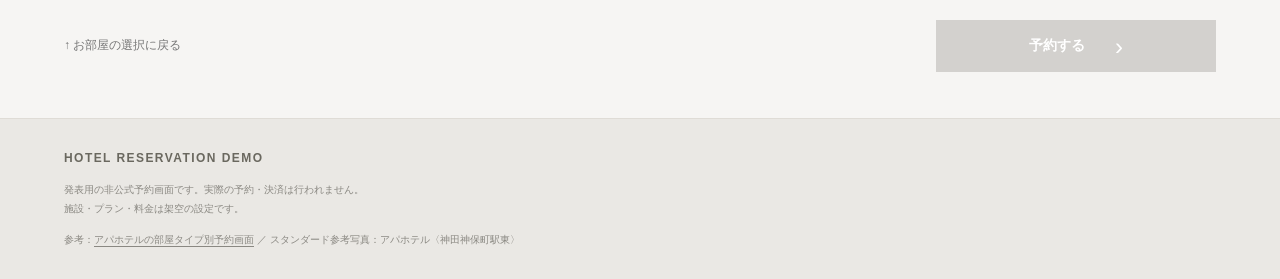
==== commit 628521b9: "Restore room image quality, preserve previous tour, and sync edited descriptions" ====
--- a/reservation/index.html
+++ b/reservation/index.html
@@ -6,10 +6,10 @@
   <meta name="robots" content="noindex, nofollow">
   <meta name="referrer" content="no-referrer">
   <meta http-equiv="Content-Security-Policy" content="default-src 'self'; script-src 'self'; style-src 'self'; img-src 'self'; connect-src 'none'; form-action 'none'; base-uri 'none'; object-src 'none'">
-  <title>宿泊予約｜きこりんルーム体験・アパホテル予約画面デモ</title>
-  <meta name="description" content="きこりんルームを選んで、木のある客室へ。発表用の宿泊予約デモです。予約するボタンから360°ルームツアーをご覧いただけます。">
-  <link rel="stylesheet" href="styles.css?v=rooms-20260915">
-  <script src="../room-catalog.js?v=rooms-20260915" defer></script><script src="app.js?v=rooms-20260915" defer></script>
+  <title>宿泊予約｜アパホテル予約画面デモ</title>
+  <meta name="description" content="部屋タイプを選べる宿泊予約のデモです。施設・料金は架空の設定です。">
+  <link rel="stylesheet" href="styles.css?v=quality-20260915b">
+  <script src="../room-catalog.js?v=quality-20260915b" defer></script><script src="app.js?v=quality-20260915b" defer></script>
 </head>
 <body id="top">
   <div class="demo-notice"><span>発表用デモ</span> アパホテルの予約画面を参考にした非公式サンプルです。実際の予約・決済は行われません。</div>
@@ -21,9 +21,8 @@
   </header>
   <nav class="main-nav" aria-label="ページ内メニュー"><div><a class="active" href="#rooms">宿泊予約</a><a href="#room-details">客室のご案内</a><a href="#guest">お客様情報</a><a href="../?room=premium">360°ルームツアー <span>↗</span></a></div></nav>
   <main class="container"><noscript><p>お部屋を選択するには、ブラウザのJavaScriptを有効にしてください。</p></noscript>
-    <div class="breadcrumb">ホテル予約 <span>›</span> 東京都 <span>›</span> きこりんルーム体験 <span>›</span> 部屋タイプから予約</div>
-    <div class="hotel-title"><div><div class="eyebrow">KIKORIN ROOM PROJECT</div><h1>アパホテル <span>〈きこりんルーム導入モデル〉</span></h1><p>いつもの宿泊に、木のぬくもりを。 <span class="model-note">施設・料金はイメージです。</span></p></div><span class="nonsmoking">全室禁煙</span></div>
-    <section class="concept-banner" aria-label="きこりんルームのご紹介"><div><span class="concept-label">木のある暮らしを、ひと晩から。</span><h2>きこりんルームで、<br>木に包まれる宿泊体験。</h2><p>家族で広々、出張でゆったり、気軽にコンパクト。3つの木の部屋から。</p></div><span class="image-note">客室イメージ</span></section>
+    <div class="breadcrumb">ホテル予約 <span>›</span> 東京都 <span>›</span> 宿泊予約 <span>›</span> 部屋タイプから予約</div>
+    <div class="hotel-title"><div><div class="eyebrow">HOTEL RESERVATION</div><h1>アパホテル</h1><p>宿泊予約 <span class="model-note">施設・料金はイメージです。</span></p></div><span class="nonsmoking">全室禁煙</span></div>
     <ol class="steps" aria-label="予約の流れ"><li class="current"><b>1</b> お部屋を選択</li><li><b>2</b> お客様情報を確認</li><li><b>3</b> 予約する・客室を体験</li></ol>
     <section class="search-panel" aria-labelledby="search-title">
       <h2 id="search-title">ご宿泊条件</h2>
@@ -40,10 +39,9 @@
       <div class="main-column">
         <section id="rooms" aria-labelledby="rooms-title">
           <div class="section-heading"><h2 id="rooms-title">部屋タイプから予約</h2><span><strong id="result-count">4</strong> 件の部屋タイプ</span></div>
-          <p class="list-note">普通の部屋と、3種類のきこりんルームからお選びください。</p>
+          <p class="list-note">ご希望の部屋タイプをお選びください。</p>
           <label class="room-picker" for="room-type">宿泊するお部屋<select id="room-type"><option value="">選択してください</option></select></label>
           <fieldset class="room-list" id="room-details"><legend class="sr-only">宿泊する部屋タイプを選択</legend></fieldset>
-          <section class="shared-amenities"><h3>すべてのきこりんルームで楽しめること</h3><p>丸太枕・BAUM・ヒノキ／スギ／ヒバの木の香りスプレーを設置。好きな香りや量を選べます。WOOD CYCLEの看板、木材サンプル、客室ガイドで木の魅力をお伝えします。</p></section>
           <p class="sample-pricing">表示料金は発表用の設定例です。2人目以降は1名・1室1泊につき2,000円を加算します。定員・ベッド構成も設定例です。</p>
         </section>
         <section id="guest" class="guest-section" aria-labelledby="guest-title"><div class="section-heading"><h2 id="guest-title">お客様情報</h2><span class="filled-badge">入力済み</span></div><p class="guest-intro">サンプル情報を入力しています。そのまま予約ボタンへお進みいただけます。</p>
@@ -61,11 +59,11 @@
         </section>
         <section class="payment-section" aria-labelledby="payment-title"><h2 id="payment-title">お支払い方法</h2><div><span class="payment-icon" aria-hidden="true">✓</span><div><strong>現地決済</strong><p>このデモではお支払いは発生しません。</p></div></div></section>
       </div>
-      <aside class="summary-column" aria-label="選択した予約内容"><div class="summary-card"><h2>ご予約内容</h2><div class="summary-body"><span class="summary-kicker" id="summary-kicker">お部屋が未選択です</span><h3 id="summary-room">選択してください</h3><p class="summary-plan" id="summary-plan">一覧からお好きなお部屋をお選びください。</p><div class="stay-dates"><div><span>チェックイン</span><strong id="summary-checkin">9/15<span>（火）</span></strong><small>15:00〜</small></div><span class="stay-arrow">→</span><div><span>チェックアウト</span><strong id="summary-checkout">9/16<span>（水）</span></strong><small>〜10:00</small></div></div><dl class="summary-info"><div><dt>ご利用</dt><dd id="summary-stay">1泊・1室・大人1名</dd></div><div><dt>予約者</dt><dd><span data-guest-name>住林倫</span> 様</dd></div><div><dt>宿泊者</dt><dd><span id="summary-guest">住林倫</span> 様</dd></div><div><dt>お支払い</dt><dd>現地決済</dd></div></dl><div class="summary-total"><div><span>合計金額</span><small>税込・サンプル料金</small></div><div><strong id="total-price">—</strong><b>円</b></div></div><a class="button reserve-button reserve-action" role="link" aria-disabled="true" tabindex="-1">予約する <span>›</span></a><p class="reserve-note">ボタンを押すと、選んだ部屋の紹介・内覧が開きます。</p><a class="edit-guest" href="#guest">お客様情報を確認・変更</a></div></div><div class="small-concept"><span>木と人との距離を、もっと近く。</span><p>いつものホテルの一室から、<br>木のある暮らしを体験する提案です。</p></div></aside>
+      <aside class="summary-column" aria-label="選択した予約内容"><div class="summary-card"><h2>ご予約内容</h2><div class="summary-body"><span class="summary-kicker" id="summary-kicker">お部屋が未選択です</span><h3 id="summary-room">選択してください</h3><p class="summary-plan" id="summary-plan">一覧からお好きなお部屋をお選びください。</p><div class="stay-dates"><div><span>チェックイン</span><strong id="summary-checkin">9/15<span>（火）</span></strong><small>15:00〜</small></div><span class="stay-arrow">→</span><div><span>チェックアウト</span><strong id="summary-checkout">9/16<span>（水）</span></strong><small>〜10:00</small></div></div><dl class="summary-info"><div><dt>ご利用</dt><dd id="summary-stay">1泊・1室・大人1名</dd></div><div><dt>予約者</dt><dd><span data-guest-name>住林倫</span> 様</dd></div><div><dt>宿泊者</dt><dd><span id="summary-guest">住林倫</span> 様</dd></div><div><dt>お支払い</dt><dd>現地決済</dd></div></dl><div class="summary-total"><div><span>合計金額</span><small>税込・サンプル料金</small></div><div><strong id="total-price">—</strong><b>円</b></div></div><a class="button reserve-button reserve-action" role="link" aria-disabled="true" tabindex="-1">予約する <span>›</span></a><p class="reserve-note">ボタンを押すと、選んだ部屋の紹介・内覧が開きます。</p><a class="edit-guest" href="#guest">お客様情報を確認・変更</a></div></div></aside>
     </div>
     <div class="bottom-action"><a href="#rooms">↑ お部屋の選択に戻る</a><a class="button reserve-action" role="link" aria-disabled="true" tabindex="-1">予約する <span>›</span></a></div>
   </main>
-  <footer><div class="container"><strong>KIKORIN ROOM PROJECT</strong><p>「中間発表」のきこりんルーム提案をもとに制作した宿泊予約のデモです。<br>アパホテル・住友林業の公式予約サイトではありません。施設・プラン・料金は架空の設定です。</p><p>参考：<a href="https://www.apahotel.com/hotel/syutoken/tokyo/kanda-jimbocho-ekihigashi/roomtype/" target="_blank" rel="noopener noreferrer">アパホテルの部屋タイプ別予約画面</a> ／ 通常客室写真：アパホテル〈神田神保町駅東〉<br>きこりんルーム画像：本プロジェクトの客室イメージ</p></div></footer>
+  <footer><div class="container"><strong>HOTEL RESERVATION DEMO</strong><p>発表用の非公式予約画面です。実際の予約・決済は行われません。<br>施設・プラン・料金は架空の設定です。</p><p>参考：<a href="https://www.apahotel.com/hotel/syutoken/tokyo/kanda-jimbocho-ekihigashi/roomtype/" target="_blank" rel="noopener noreferrer">アパホテルの部屋タイプ別予約画面</a> ／ スタンダード参考写真：アパホテル〈神田神保町駅東〉</p></div></footer>
   <div class="mobile-booking"><div><span id="mobile-room">選択してください</span><strong><span id="mobile-price">—</span><small>円（税込）</small></strong></div><a class="button reserve-action" role="link" aria-disabled="true" tabindex="-1">予約する <span>›</span></a></div>
 </body>
 </html>
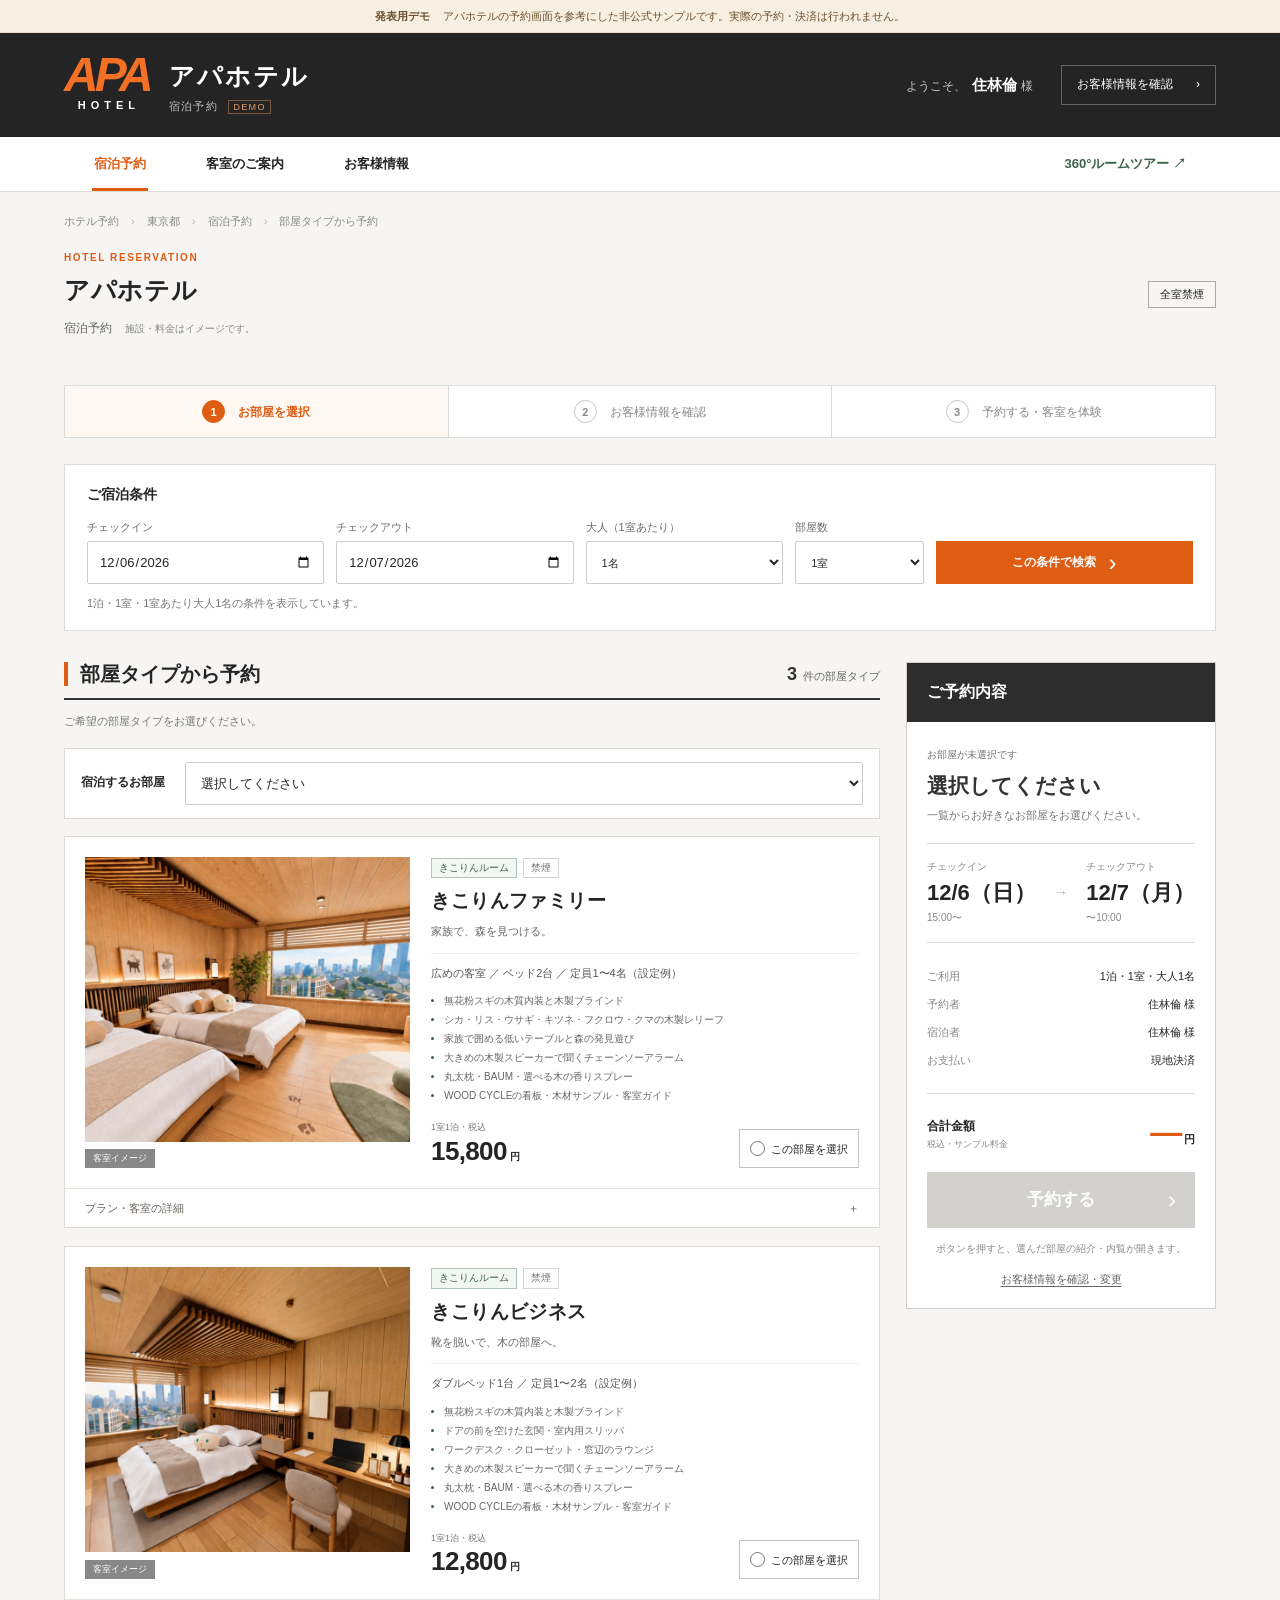
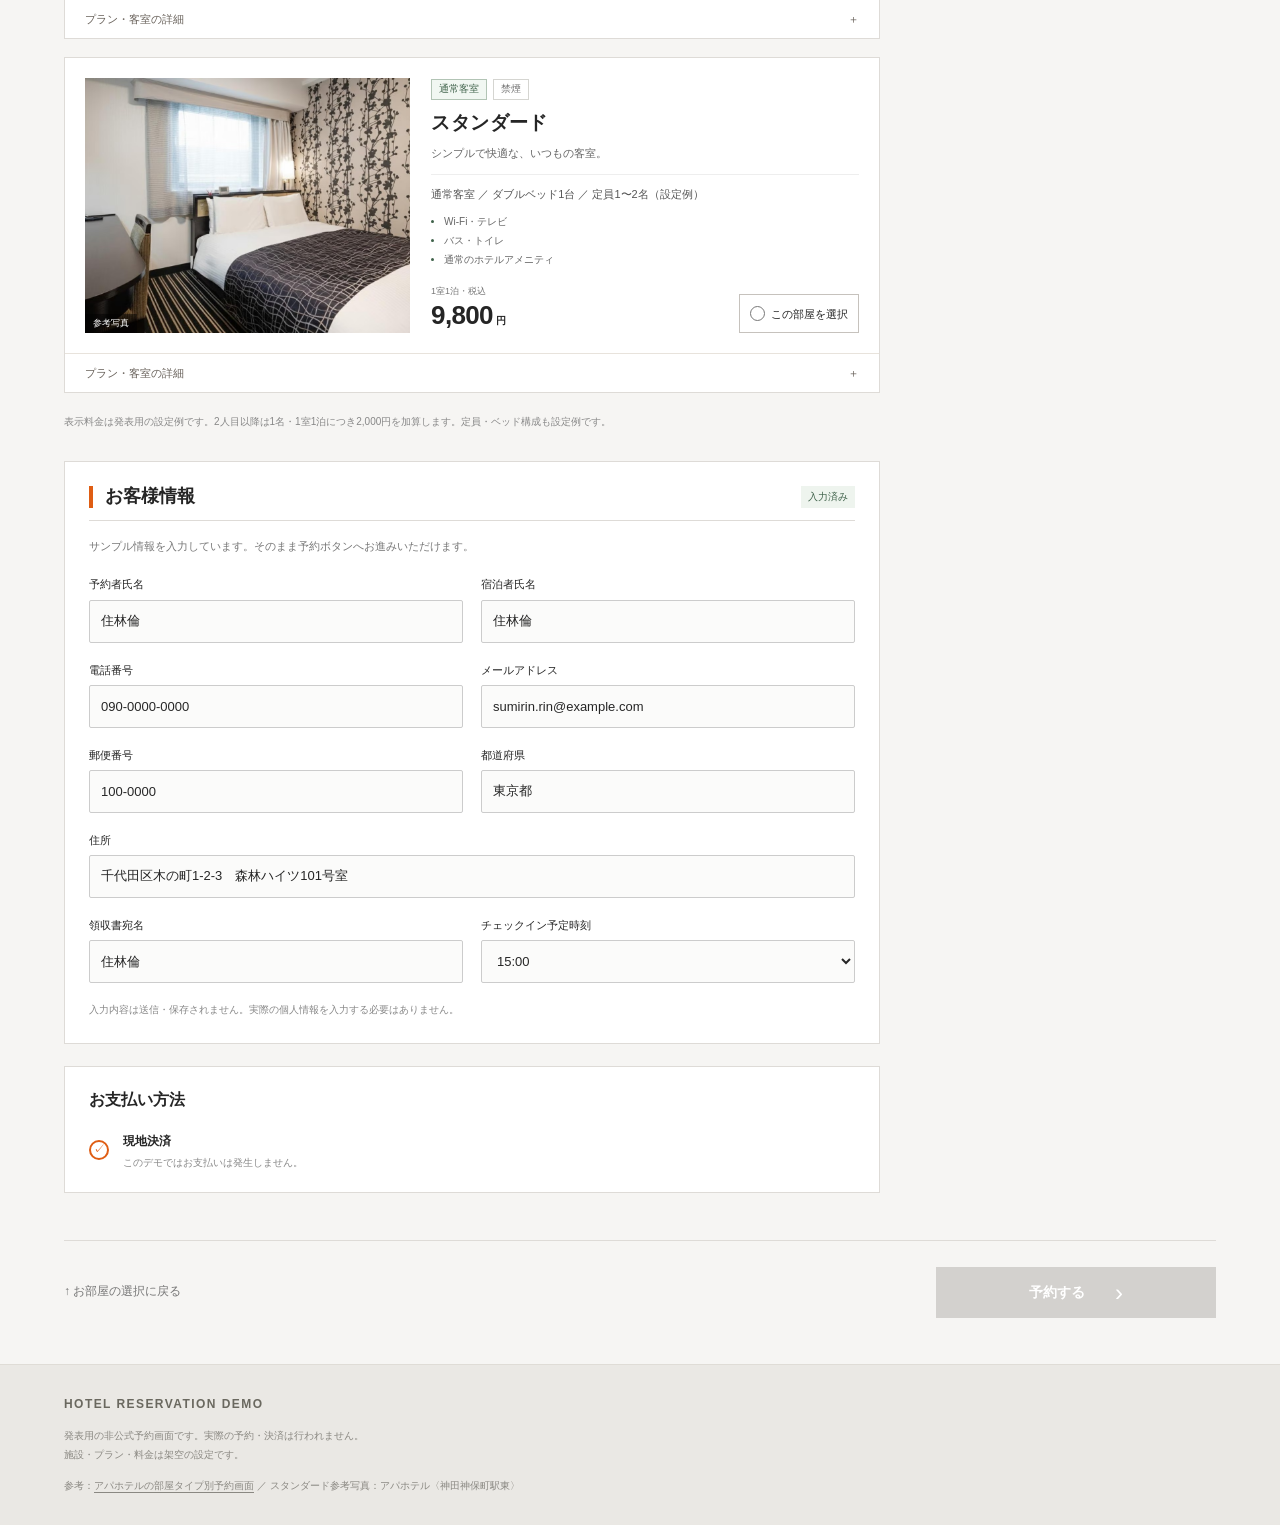
==== commit f76706ff: "Revise Kikorin tours to family and business with movable family views" ====
--- a/reservation/index.html
+++ b/reservation/index.html
@@ -8,8 +8,8 @@
   <meta http-equiv="Content-Security-Policy" content="default-src 'self'; script-src 'self'; style-src 'self'; img-src 'self'; connect-src 'none'; form-action 'none'; base-uri 'none'; object-src 'none'">
   <title>宿泊予約｜アパホテル予約画面デモ</title>
   <meta name="description" content="部屋タイプを選べる宿泊予約のデモです。施設・料金は架空の設定です。">
-  <link rel="stylesheet" href="styles.css?v=quality-20260915b">
-  <script src="../room-catalog.js?v=quality-20260915b" defer></script><script src="app.js?v=quality-20260915b" defer></script>
+  <link rel="stylesheet" href="styles.css?v=rooms-20260916-final">
+  <script src="../room-catalog.js?v=rooms-20260916-final" defer></script><script src="app.js?v=rooms-20260916-final" defer></script>
 </head>
 <body id="top">
   <div class="demo-notice"><span>発表用デモ</span> アパホテルの予約画面を参考にした非公式サンプルです。実際の予約・決済は行われません。</div>
@@ -19,7 +19,7 @@
       <div class="header-right"><span class="welcome">ようこそ、<strong data-guest-name>住林倫</strong> 様</span><a href="#guest" class="account-link">お客様情報を確認 <span>›</span></a></div>
     </div>
   </header>
-  <nav class="main-nav" aria-label="ページ内メニュー"><div><a class="active" href="#rooms">宿泊予約</a><a href="#room-details">客室のご案内</a><a href="#guest">お客様情報</a><a href="../?room=premium">360°ルームツアー <span>↗</span></a></div></nav>
+  <nav class="main-nav" aria-label="ページ内メニュー"><div><a class="active" href="#rooms">宿泊予約</a><a href="#room-details">客室のご案内</a><a href="#guest">お客様情報</a><a href="../?room=business">360°ルームツアー <span>↗</span></a></div></nav>
   <main class="container"><noscript><p>お部屋を選択するには、ブラウザのJavaScriptを有効にしてください。</p></noscript>
     <div class="breadcrumb">ホテル予約 <span>›</span> 東京都 <span>›</span> 宿泊予約 <span>›</span> 部屋タイプから予約</div>
     <div class="hotel-title"><div><div class="eyebrow">HOTEL RESERVATION</div><h1>アパホテル</h1><p>宿泊予約 <span class="model-note">施設・料金はイメージです。</span></p></div><span class="nonsmoking">全室禁煙</span></div>
@@ -38,7 +38,7 @@
     <div class="booking-layout">
       <div class="main-column">
         <section id="rooms" aria-labelledby="rooms-title">
-          <div class="section-heading"><h2 id="rooms-title">部屋タイプから予約</h2><span><strong id="result-count">4</strong> 件の部屋タイプ</span></div>
+          <div class="section-heading"><h2 id="rooms-title">部屋タイプから予約</h2><span><strong id="result-count">3</strong> 件の部屋タイプ</span></div>
           <p class="list-note">ご希望の部屋タイプをお選びください。</p>
           <label class="room-picker" for="room-type">宿泊するお部屋<select id="room-type"><option value="">選択してください</option></select></label>
           <fieldset class="room-list" id="room-details"><legend class="sr-only">宿泊する部屋タイプを選択</legend></fieldset>
